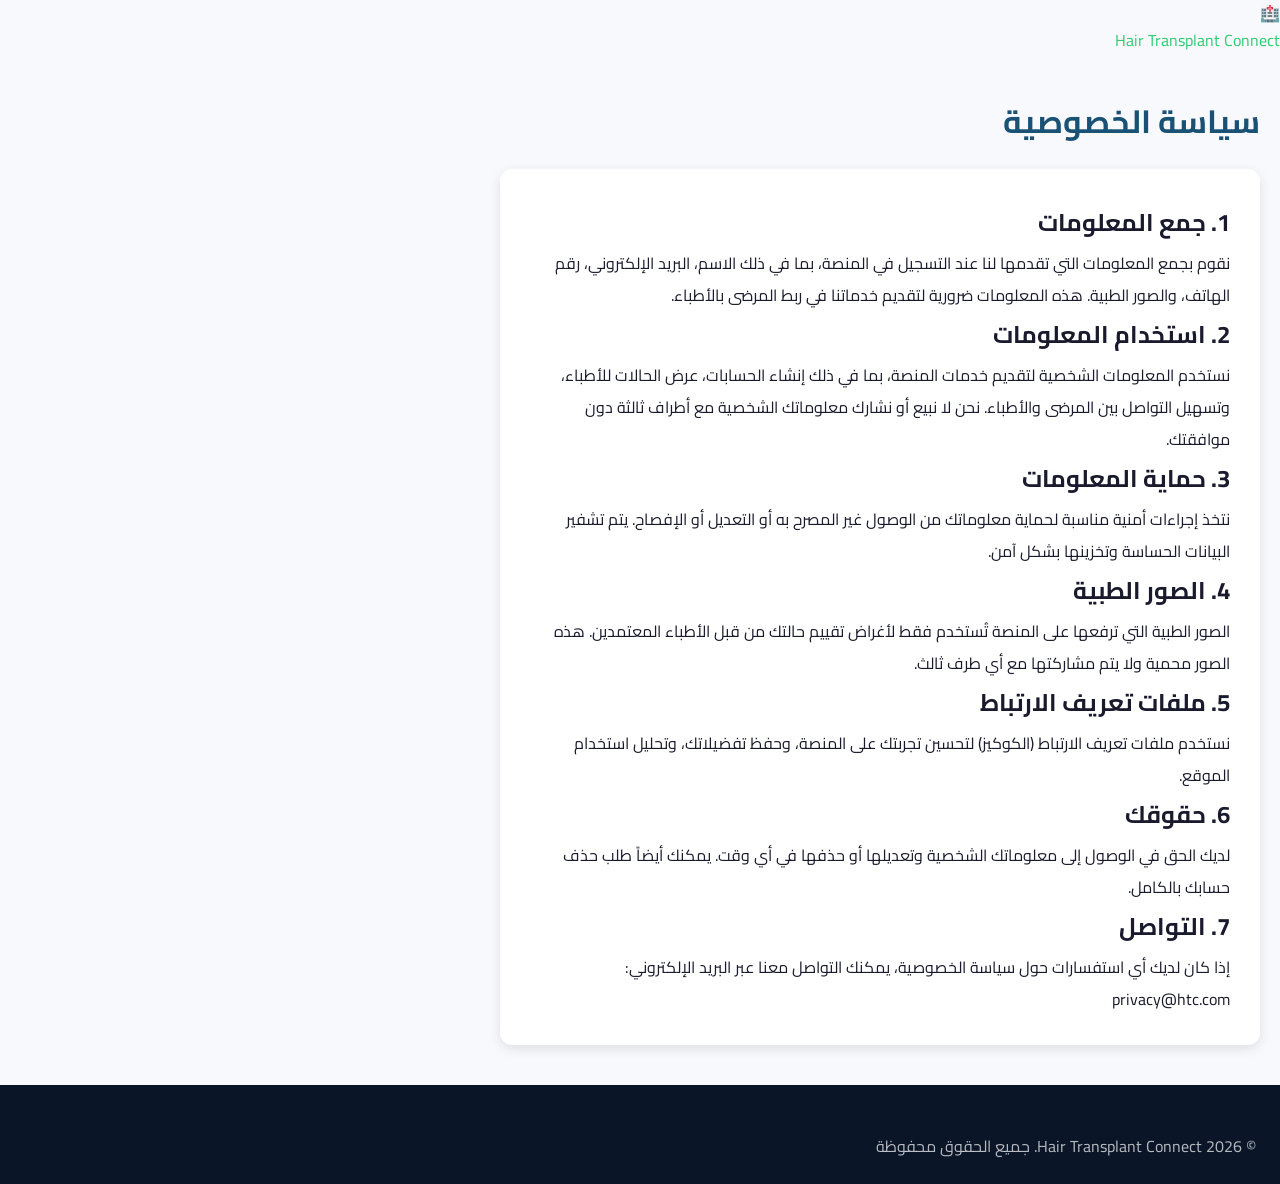
==== privacy.html @ a5e321b8 "Initial commit: Hair Transplant Connect PWA Complete interactive demo PWA with: - Arabic (RTL) / Eng" ====
<!DOCTYPE html>
<html lang="ar" dir="rtl">
<head>
  <meta charset="UTF-8">
  <meta name="viewport" content="width=device-width, initial-scale=1.0">
  <title>سياسة الخصوصية | Hair Transplant Connect</title>
  <link rel="stylesheet" href="https://fonts.googleapis.com/css2?family=Cairo:wght@300;400;600;700&display=swap">
  <link rel="stylesheet" href="css/style.css">
</head>
<body>
  <header class="header">
    <div class="header-inner">
      <a href="index.html" class="logo">
        <div class="logo-icon">🏥</div>
        <span>Hair Transplant Connect</span>
      </a>
    </div>
  </header>
  <div class="container" style="padding:40px 20px;max-width:800px">
    <h1 style="color:#1a5276;margin-bottom:20px">سياسة الخصوصية</h1>
    <div style="background:white;padding:30px;border-radius:12px;box-shadow:0 4px 12px rgba(0,0,0,0.1);line-height:2">
      <h2>1. جمع المعلومات</h2>
      <p>نقوم بجمع المعلومات التي تقدمها لنا عند التسجيل في المنصة، بما في ذلك الاسم، البريد الإلكتروني، رقم الهاتف، والصور الطبية. هذه المعلومات ضرورية لتقديم خدماتنا في ربط المرضى بالأطباء.</p>
      
      <h2>2. استخدام المعلومات</h2>
      <p>نستخدم المعلومات الشخصية لتقديم خدمات المنصة، بما في ذلك إنشاء الحسابات، عرض الحالات للأطباء، وتسهيل التواصل بين المرضى والأطباء. نحن لا نبيع أو نشارك معلوماتك الشخصية مع أطراف ثالثة دون موافقتك.</p>
      
      <h2>3. حماية المعلومات</h2>
      <p>نتخذ إجراءات أمنية مناسبة لحماية معلوماتك من الوصول غير المصرح به أو التعديل أو الإفصاح. يتم تشفير البيانات الحساسة وتخزينها بشكل آمن.</p>
      
      <h2>4. الصور الطبية</h2>
      <p>الصور الطبية التي ترفعها على المنصة تُستخدم فقط لأغراض تقييم حالتك من قبل الأطباء المعتمدين. هذه الصور محمية ولا يتم مشاركتها مع أي طرف ثالث.</p>
      
      <h2>5. ملفات تعريف الارتباط</h2>
      <p>نستخدم ملفات تعريف الارتباط (الكوكيز) لتحسين تجربتك على المنصة، وحفظ تفضيلاتك، وتحليل استخدام الموقع.</p>
      
      <h2>6. حقوقك</h2>
      <p>لديك الحق في الوصول إلى معلوماتك الشخصية وتعديلها أو حذفها في أي وقت. يمكنك أيضاً طلب حذف حسابك بالكامل.</p>
      
      <h2>7. التواصل</h2>
      <p>إذا كان لديك أي استفسارات حول سياسة الخصوصية، يمكنك التواصل معنا عبر البريد الإلكتروني: privacy@htc.com</p>
    </div>
  </div>
  <footer class="footer">
    <div class="footer-content">
      <p>© 2026 Hair Transplant Connect. جميع الحقوق محفوظة</p>
    </div>
  </footer>
</body>
</html>
---- css/style.css ----
/* ═══════════════════════════════════════════════════
   HAIR TRANSPLANT CONNECT — Master Stylesheet
   ═══════════════════════════════════════════════════ */

/* ── CSS Variables ── */
:root {
  --primary: #1a5276;
  --primary-light: #2980b9;
  --primary-dark: #0a1628;
  --accent: #2ecc71;
  --accent-dark: #27ae60;
  --accent-light: #a9dfbf;
  --bg: #f8f9fc;
  --bg-card: #ffffff;
  --bg-dark: #0a1628;
  --bg-darker: #060f1d;
  --text: #1a1a2e;
  --text-secondary: #6b7280;
  --text-light: #9ca3af;
  --text-inverse: #ffffff;
  --border: #e5e7eb;
  --border-light: #f0f0f0;
  --shadow-sm: 0 1px 3px rgba(0,0,0,0.06);
  --shadow-md: 0 4px 14px rgba(0,0,0,0.08);
  --shadow-lg: 0 10px 40px rgba(0,0,0,0.12);
  --shadow-xl: 0 20px 60px rgba(0,0,0,0.15);
  --radius-sm: 8px;
  --radius-md: 12px;
  --radius-lg: 16px;
  --radius-xl: 24px;
  --radius-full: 999px;
  --font-ar: 'Cairo', sans-serif;
  --font-en: 'Inter', sans-serif;
  --transition: 0.3s cubic-bezier(0.4, 0, 0.2, 1);
  --gradient-primary: linear-gradient(135deg, #1a5276, #2980b9);
  --gradient-accent: linear-gradient(135deg, #2ecc71, #27ae60);
  --gradient-hero: linear-gradient(135deg, #0a1628 0%, #1a5276 50%, #2980b9 100%);
  --gradient-mint: linear-gradient(135deg, #2ecc71, #3498db);
}

/* ── Reset ── */
*, *::before, *::after { box-sizing: border-box; margin: 0; padding: 0; }

html { scroll-behavior: smooth; }

body {
  font-family: var(--font-ar);
  background: var(--bg);
  color: var(--text);
  line-height: 1.7;
  overflow-x: hidden;
  -webkit-font-smoothing: antialiased;
}

[dir="ltr"] body { font-family: var(--font-en); }

a { color: var(--primary-light); text-decoration: none; transition: var(--transition); }
a:hover { color: var(--accent); }

img { max-width: 100%; display: block; }

/* ── Scrollbar ── */
::-webkit-scrollbar { width: 6px; }
::-webkit-scrollbar-track { background: var(--bg); }
::-webkit-scrollbar-thumb { background: var(--border); border-radius: 10px; }
::-webkit-scrollbar-thumb:hover { background: var(--text-light); }

/* ═══════════ BUTTONS ═══════════ */
.btn {
  display: inline-flex; align-items: center; gap: 8px;
  padding: 10px 24px; border-radius: var(--radius-sm);
  font-family: inherit; font-weight: 600; font-size: 0.95rem;
  border: 2px solid transparent; cursor: pointer;
  transition: all var(--transition); white-space: nowrap;
}
.btn-sm { padding: 6px 16px; font-size: 0.85rem; }
.btn-lg { padding: 14px 32px; font-size: 1.05rem; border-radius: var(--radius-md); }
.btn-full { width: 100%; justify-content: center; }
.btn-primary {
  background: var(--gradient-primary); color: white;
  border-color: transparent; box-shadow: 0 4px 15px rgba(26,82,118,0.3);
}
.btn-primary:hover {
  transform: translateY(-2px); box-shadow: 0 6px 20px rgba(26,82,118,0.4);
  color: white;
}
.btn-accent {
  background: var(--gradient-accent); color: white; border-color: transparent;
  box-shadow: 0 4px 15px rgba(46,204,113,0.3);
}
.btn-accent:hover { transform: translateY(-2px); color: white; }
.btn-outline {
  background: transparent; color: var(--primary); border-color: var(--primary);
}
.btn-outline:hover {
  background: var(--primary); color: white; transform: translateY(-2px);
}
.btn-ghost {
  background: transparent; color: var(--text-secondary); border-color: var(--border);
}
.btn-ghost:hover { border-color: var(--primary); color: var(--primary); }
.btn-danger { background: #e74c3c; color: white; border-color: transparent; }
.btn-danger:hover { background: #c0392b; }
.pulse-btn { animation: pulse 2s infinite; }
@keyframes pulse {
  0%, 100% { box-shadow: 0 0 0 0 rgba(26,82,118,0.4); }
  50% { box-shadow: 0 0 0 12px rgba(26,82,118,0); }
}

/* ═══════════ FORMS ═══════════ */
.form-group { margin-bottom: 18px; position: relative; }
.form-group label {
  display: block; margin-bottom: 6px; font-weight: 600;
  font-size: 0.9rem; color: var(--text);
}
.form-group input,
.form-group select,
.form-group textarea {
  width: 100%; padding: 12px 16px; border: 2px solid var(--border);
  border-radius: var(--radius-sm); font-family: inherit; font-size: 0.95rem;
  transition: var(--transition); background: var(--bg-card);
  color: var(--text);
}
.form-group input:focus,
.form-group select:focus,
.form-group textarea:focus {
  outline: none; border-color: var(--primary-light);
  box-shadow: 0 0 0 3px rgba(41,128,185,0.15);
}
.form-row { display: grid; grid-template-columns: 1fr 1fr; gap: 16px; }
@media (max-width: 600px) { .form-row { grid-template-columns: 1fr; } }

.input-icon {
  position: absolute; top: 38px; left: 14px;
  color: var(--text-light); font-size: 0.9rem;
}
[dir="ltr"] .input-icon { left: auto; right: 14px; }
.toggle-pass {
  position: absolute; top: 38px; left: 42px;
  background: none; border: none; color: var(--text-light);
  cursor: pointer; font-size: 0.9rem;
}
[dir="ltr"] .toggle-pass { left: auto; right: 42px; }

.checkbox-label {
  display: flex; align-items: flex-start; gap: 10px;
  margin-bottom: 16px; font-size: 0.9rem; cursor: pointer;
}
.checkbox-label input[type="checkbox"] {
  width: 18px; height: 18px; margin-top: 3px; accent-color: var(--primary);
  flex-shrink: 0;
}

.input-with-unit { display: flex; gap: 8px; }
.input-with-unit input { flex: 1; }
.input-with-unit select { width: 80px; }

/* ═══════════ NAVIGATION ═══════════ */
.navbar {
  position: fixed; top: 0; left: 0; right: 0; z-index: 1000;
  background: rgba(10,22,40,0.95); backdrop-filter: blur(20px);
  border-bottom: 1px solid rgba(255,255,255,0.08);
  padding: 0 24px; height: 64px;
  transition: var(--transition);
}
.nav-container {
  max-width: 1200px; margin: 0 auto;
  display: flex; align-items: center; justify-content: space-between;
  height: 100%;
}
.nav-brand {
  display: flex; align-items: center; gap: 10px;
  color: white; font-weight: 700; font-size: 1.1rem;
}
.nav-brand:hover { color: white; }
.brand-icon { display: flex; }
.brand-text {
  background: var(--gradient-mint); -webkit-background-clip: text;
  -webkit-text-fill-color: transparent; font-weight: 900; font-size: 1.3rem;
}
.nav-links { display: flex; gap: 4px; }
.nav-link {
  color: rgba(255,255,255,0.7); padding: 8px 16px;
  border-radius: var(--radius-sm); font-size: 0.9rem;
  display: flex; align-items: center; gap: 6px;
  transition: var(--transition);
}
.nav-link:hover, .nav-link.active { color: white; background: rgba(255,255,255,0.1); }
.nav-actions { display: flex; align-items: center; gap: 12px; }
.lang-toggle {
  background: rgba(255,255,255,0.1); border: 1px solid rgba(255,255,255,0.2);
  color: white; padding: 4px 12px; border-radius: var(--radius-full);
  cursor: pointer; font-weight: 600; font-size: 0.8rem;
  transition: var(--transition);
}
.lang-toggle:hover { background: rgba(255,255,255,0.2); }

.notification-bell {
  position: relative; color: rgba(255,255,255,0.8);
  cursor: pointer; font-size: 1.1rem; padding: 6px;
}
.notif-badge {
  position: absolute; top: -2px; right: -2px;
  background: #e74c3c; color: white; font-size: 0.65rem;
  width: 18px; height: 18px; border-radius: 50%;
  display: flex; align-items: center; justify-content: center;
  font-weight: 700;
}

.user-menu { position: relative; }
.user-avatar-btn {
  background: none; border: none; cursor: pointer; padding: 0;
}
.avatar-circle {
  width: 36px; height: 36px; border-radius: 50%;
  background: var(--gradient-accent); color: white;
  display: flex; align-items: center; justify-content: center;
  font-size: 0.9rem; font-weight: 700;
}
.dropdown-menu {
  position: absolute; top: 48px; left: 0;
  background: var(--bg-card); border-radius: var(--radius-md);
  box-shadow: var(--shadow-lg); border: 1px solid var(--border);
  min-width: 200px; display: none; overflow: hidden;
}
.dropdown-menu.show { display: block; animation: fadeInDown 0.2s ease; }
.dropdown-menu a {
  display: flex; align-items: center; gap: 10px;
  padding: 12px 16px; color: var(--text);
  font-size: 0.9rem; cursor: pointer;
}
.dropdown-menu a:hover { background: var(--bg); color: var(--primary); }
.dropdown-menu a.danger { color: #e74c3c; }
.dropdown-menu hr { border: none; border-top: 1px solid var(--border); margin: 0; }

.mobile-menu-btn {
  display: none; background: none; border: none;
  color: white; font-size: 1.3rem; cursor: pointer;
}
@media (max-width: 768px) {
  .nav-links { display: none; }
  .mobile-menu-btn { display: block; }
  .nav-links.open {
    display: flex; flex-direction: column;
    position: absolute; top: 64px; left: 0; right: 0;
    background: rgba(10,22,40,0.98); padding: 16px;
    border-bottom: 1px solid rgba(255,255,255,0.1);
  }
}

/* ═══════════ PAGES ═══════════ */
.page { display: none; min-height: 100vh; padding-top: 64px; }
.page.active { display: block; animation: fadeIn 0.4s ease; }

@keyframes fadeIn { from { opacity: 0; } to { opacity: 1; } }
@keyframes fadeInDown { from { opacity: 0; transform: translateY(-10px); } to { opacity: 1; transform: translateY(0); } }
@keyframes fadeInUp { from { opacity: 0; transform: translateY(20px); } to { opacity: 1; transform: translateY(0); } }
@keyframes slideUp { from { opacity: 0; transform: translateY(40px); } to { opacity: 1; transform: translateY(0); } }
@keyframes popIn { from { opacity: 0; transform: scale(0.9); } to { opacity: 1; transform: scale(1); } }
@keyframes float { 0%, 100% { transform: translateY(0); } 50% { transform: translateY(-10px); } }

.animate-pop { animation: popIn 0.5s ease; }
.animate-slide-up { animation: slideUp 0.6s ease forwards; opacity: 0; }
.animate-fade { animation: fadeIn 1s ease forwards; opacity: 0; }
.animate-float { animation: float 4s ease-in-out infinite; }
.delay-1 { animation-delay: 0.15s; }
.delay-2 { animation-delay: 0.3s; }
.delay-3 { animation-delay: 0.5s; }

/* ═══════════ HERO ═══════════ */
.hero {
  position: relative; min-height: 90vh;
  display: flex; align-items: center; justify-content: center;
  padding: 80px 24px 60px; overflow: hidden;
}
.hero-bg {
  position: absolute; inset: 0;
  background: var(--gradient-hero);
}
.hero-gradient {
  position: absolute; inset: 0;
  background: radial-gradient(circle at 30% 50%, rgba(46,204,113,0.08) 0%, transparent 50%),
              radial-gradient(circle at 70% 30%, rgba(52,152,219,0.1) 0%, transparent 50%);
}
.hero-particles {
  position: absolute; inset: 0; overflow: hidden;
}
.hero-particles::before,
.hero-particles::after {
  content: ''; position: absolute; border-radius: 50%;
  background: rgba(46,204,113,0.08); animation: float 6s ease-in-out infinite;
}
.hero-particles::before { width: 300px; height: 300px; top: 10%; left: 5%; }
.hero-particles::after { width: 200px; height: 200px; bottom: 10%; right: 10%; animation-delay: 3s; }

.hero-content {
  position: relative; z-index: 2;
  max-width: 600px; text-align: center;
}
.hero-badge {
  display: inline-flex; align-items: center; gap: 8px;
  background: rgba(46,204,113,0.15); border: 1px solid rgba(46,204,113,0.3);
  color: var(--accent); padding: 8px 20px;
  border-radius: var(--radius-full); font-size: 0.85rem; font-weight: 600;
  margin-bottom: 24px;
}
.hero-title {
  font-size: 3.2rem; font-weight: 900; color: white;
  line-height: 1.2; margin-bottom: 20px;
}
.gradient-text {
  background: var(--gradient-mint); -webkit-background-clip: text;
  -webkit-text-fill-color: transparent;
}
.hero-subtitle {
  font-size: 1.15rem; color: rgba(255,255,255,0.75);
  line-height: 1.8; margin-bottom: 36px;
}
.hero-ctas { display: flex; gap: 16px; justify-content: center; flex-wrap: wrap; margin-bottom: 40px; }
.hero-stats { display: flex; gap: 20px; justify-content: center; flex-wrap: wrap; }
.stat-pill {
  background: rgba(255,255,255,0.08); border: 1px solid rgba(255,255,255,0.12);
  color: rgba(255,255,255,0.9); padding: 8px 20px;
  border-radius: var(--radius-full); font-size: 0.9rem;
}
.stat-pill strong { color: var(--accent); }

/* Hero Visual */
.hero-visual {
  position: absolute; right: 5%; top: 50%; transform: translateY(-50%);
  z-index: 2; display: none;
}
@media (min-width: 1100px) { .hero-visual { display: block; } }
.hero-card-stack { position: relative; width: 280px; height: 320px; }
.hero-card {
  position: absolute; background: rgba(255,255,255,0.08);
  backdrop-filter: blur(10px); border: 1px solid rgba(255,255,255,0.15);
  border-radius: var(--radius-md); padding: 16px;
  display: flex; align-items: center; gap: 12px;
  width: 260px; transition: var(--transition);
}
.hero-card:hover { transform: translateY(-5px); background: rgba(255,255,255,0.12); }
.card-1 { top: 0; left: 0; }
.card-2 { top: 90px; left: 20px; }
.card-3 { top: 180px; left: 0; }
.hc-avatar {
  width: 40px; height: 40px; border-radius: 50%;
  background: var(--gradient-primary); color: white;
  display: flex; align-items: center; justify-content: center;
  flex-shrink: 0;
}
.hc-avatar.doctor { background: var(--gradient-accent); }
.hc-info { flex: 1; }
.hc-name { color: white; font-weight: 600; font-size: 0.9rem; }
.hc-grade { color: rgba(255,255,255,0.6); font-size: 0.8rem; }
.hc-status {
  padding: 4px 10px; border-radius: var(--radius-full);
  font-size: 0.7rem; font-weight: 700;
}
.hc-status.open { background: rgba(46,204,113,0.2); color: #2ecc71; }
.hc-status.progress { background: rgba(241,196,15,0.2); color: #f1c40f; }
.hc-offer {
  padding: 4px 10px; border-radius: var(--radius-full);
  font-size: 0.75rem; font-weight: 700;
  background: rgba(52,152,219,0.2); color: #3498db;
}

/* ═══════════ SECTIONS ═══════════ */
.section { padding: 80px 24px; max-width: 1200px; margin: 0 auto; }
.section-dark { background: var(--bg-dark); max-width: 100%; padding: 80px 24px; }
.section-dark .section-header { max-width: 1200px; margin: 0 auto 48px; }
.section-dark .features-grid { max-width: 1200px; margin: 0 auto; }
.section-gradient { background: linear-gradient(135deg, #f0f9ff 0%, #e8f8f5 100%); max-width: 100%; }
.section-gradient > * { max-width: 1200px; margin-left: auto; margin-right: auto; }

.section-header { text-align: center; margin-bottom: 48px; }
.section-header.light .section-title { color: white; }
.section-header.light .section-badge { background: rgba(46,204,113,0.15); color: var(--accent); }
.section-badge {
  display: inline-block; background: rgba(26,82,118,0.08);
  color: var(--primary); padding: 6px 18px;
  border-radius: var(--radius-full); font-size: 0.85rem;
  font-weight: 600; margin-bottom: 12px;
}
.section-title { font-size: 2.2rem; font-weight: 900; margin-bottom: 12px; }
.section-sub { color: var(--text-secondary); font-size: 1.05rem; }
.section-cta { text-align: center; margin-top: 40px; }

/* Steps */
.steps-grid {
  display: flex; align-items: center; justify-content: center;
  gap: 0; flex-wrap: wrap;
}
.step-card {
  background: var(--bg-card); border: 1px solid var(--border);
  border-radius: var(--radius-lg); padding: 36px 28px;
  text-align: center; width: 280px; position: relative;
  transition: var(--transition);
}
.step-card:hover { transform: translateY(-8px); box-shadow: var(--shadow-lg); border-color: var(--accent); }
.step-number {
  position: absolute; top: -16px; right: 20px;
  background: var(--gradient-accent); color: white;
  width: 36px; height: 36px; border-radius: 50%;
  display: flex; align-items: center; justify-content: center;
  font-weight: 800; font-size: 0.8rem;
}
.step-icon {
  width: 64px; height: 64px; border-radius: var(--radius-md);
  background: linear-gradient(135deg, rgba(26,82,118,0.08), rgba(46,204,113,0.08));
  display: flex; align-items: center; justify-content: center;
  margin: 0 auto 16px; font-size: 1.5rem; color: var(--primary);
}
.step-card h3 { font-size: 1.15rem; margin-bottom: 8px; }
.step-card p { color: var(--text-secondary); font-size: 0.9rem; }
.step-connector {
  color: var(--text-light); font-size: 1.5rem;
  padding: 0 16px; opacity: 0.5;
}
@media (max-width: 900px) {
  .step-connector { display: none; }
  .step-card { width: 100%; max-width: 340px; margin-bottom: 24px; }
}

/* Features */
.features-grid { display: grid; grid-template-columns: repeat(auto-fit, minmax(300px, 1fr)); gap: 24px; }
.feature-card {
  background: rgba(255,255,255,0.04); border: 1px solid rgba(255,255,255,0.08);
  border-radius: var(--radius-lg); padding: 32px;
  transition: var(--transition);
}
.feature-card:hover { background: rgba(255,255,255,0.08); transform: translateY(-4px); }
.feature-icon {
  width: 52px; height: 52px; border-radius: var(--radius-md);
  display: flex; align-items: center; justify-content: center;
  font-size: 1.3rem; margin-bottom: 16px;
}
.feature-icon.blue { background: rgba(52,152,219,0.15); color: #3498db; }
.feature-icon.green { background: rgba(46,204,113,0.15); color: #2ecc71; }
.feature-icon.purple { background: rgba(155,89,182,0.15); color: #9b59b6; }
.feature-icon.orange { background: rgba(243,156,18,0.15); color: #f39c12; }
.feature-icon.teal { background: rgba(26,188,156,0.15); color: #1abc9c; }
.feature-icon.red { background: rgba(231,76,60,0.15); color: #e74c3c; }
.feature-card h3 { color: white; font-size: 1.1rem; margin-bottom: 8px; }
.feature-card p { color: rgba(255,255,255,0.6); font-size: 0.9rem; line-height: 1.7; }

/* Testimonials */
.testimonials-grid { display: grid; grid-template-columns: repeat(auto-fit, minmax(300px, 1fr)); gap: 24px; }
.testimonial-card {
  background: var(--bg-card); border: 1px solid var(--border);
  border-radius: var(--radius-lg); padding: 28px;
  transition: var(--transition);
}
.testimonial-card:hover { transform: translateY(-4px); box-shadow: var(--shadow-md); }
.test-stars { margin-bottom: 12px; font-size: 0.9rem; }
.testimonial-card p { color: var(--text-secondary); font-size: 0.95rem; line-height: 1.8; margin-bottom: 16px; }
.test-author { display: flex; align-items: center; gap: 12px; }
.test-avatar {
  width: 44px; height: 44px; border-radius: 50%;
  background: var(--gradient-primary); color: white;
  display: flex; align-items: center; justify-content: center;
  font-weight: 700; font-size: 1.1rem; flex-shrink: 0;
}
.test-author strong { font-size: 0.95rem; }
.test-author small { color: var(--text-light); }

/* CTA Section */
.cta-section { text-align: center; }
.cta-card {
  background: var(--gradient-hero); border-radius: var(--radius-xl);
  padding: 60px 40px; color: white;
}
.cta-card h2 { font-size: 2rem; margin-bottom: 12px; }
.cta-card p { color: rgba(255,255,255,0.8); margin-bottom: 28px; font-size: 1.05rem; }
.cta-buttons { display: flex; gap: 16px; justify-content: center; flex-wrap: wrap; }

/* ═══════════ AD PLACEHOLDER ═══════════ */
.ad-placeholder {
  background: linear-gradient(135deg, #f8f9fa, #e9ecef);
  border: 2px dashed #d1d5db; border-radius: var(--radius-md);
  padding: 24px; text-align: center; margin: 24px 0;
  position: relative;
}
.ad-label {
  position: absolute; top: 8px; right: 12px;
  background: #6b7280; color: white;
  padding: 2px 10px; border-radius: var(--radius-full);
  font-size: 0.7rem; font-weight: 600;
}
.ad-content {
  color: var(--text-light); display: flex;
  flex-direction: column; align-items: center; gap: 6px;
  font-size: 0.9rem;
}
.ad-content i { font-size: 1.5rem; opacity: 0.4; }
.ad-content small { font-size: 0.75rem; opacity: 0.5; }
.ad-sidebar { min-height: 250px; }
.footer-ad { margin: 24px 0; }

/* ═══════════ AUTH PAGES ═══════════ */
.auth-page {
  min-height: calc(100vh - 64px);
  display: flex; align-items: center; justify-content: center;
  padding: 40px 24px;
  background: linear-gradient(135deg, #f0f4f8 0%, #e8f0fe 100%);
}
.auth-card {
  background: var(--bg-card); border-radius: var(--radius-xl);
  box-shadow: var(--shadow-lg); padding: 40px;
  width: 100%; max-width: 440px;
  border: 1px solid var(--border-light);
}
.auth-card-wide { max-width: 640px; }
.auth-header { text-align: center; margin-bottom: 28px; }
.auth-header h2 { font-size: 1.6rem; margin-bottom: 6px; }
.auth-header p { color: var(--text-secondary); }

/* Login type selector */
.login-type-selector { display: flex; gap: 8px; margin-bottom: 24px; }
.login-type {
  flex: 1; padding: 12px; border: 2px solid var(--border);
  border-radius: var(--radius-md); background: none;
  cursor: pointer; font-family: inherit; font-weight: 600;
  font-size: 0.9rem; transition: var(--transition);
  display: flex; flex-direction: column; align-items: center; gap: 6px;
  color: var(--text-secondary);
}
.login-type i { font-size: 1.3rem; }
.login-type.active { border-color: var(--primary); color: var(--primary); background: rgba(26,82,118,0.05); }
.login-type:hover { border-color: var(--primary-light); }

/* Register options */
.register-options { display: grid; grid-template-columns: 1fr 1fr; gap: 20px; }
@media (max-width: 500px) { .register-options { grid-template-columns: 1fr; } }
.register-option {
  display: block; border: 2px solid var(--border);
  border-radius: var(--radius-lg); padding: 32px 24px;
  text-align: center; transition: var(--transition);
  color: var(--text); position: relative; overflow: hidden;
}
.register-option:hover { border-color: var(--primary); transform: translateY(-4px); box-shadow: var(--shadow-md); }
.register-option.patient:hover { border-color: var(--primary-light); }
.register-option.doctor:hover { border-color: var(--accent); }
.ro-icon { font-size: 2.5rem; margin-bottom: 16px; color: var(--primary); }
.register-option.doctor .ro-icon { color: var(--accent); }
.register-option h3 { font-size: 1.1rem; margin-bottom: 8px; }
.register-option p { color: var(--text-secondary); font-size: 0.85rem; margin-bottom: 12px; }
.ro-badge {
  display: inline-block; background: var(--accent);
  color: white; padding: 4px 14px; border-radius: var(--radius-full);
  font-size: 0.75rem; font-weight: 700;
}
.auth-footer { text-align: center; margin-top: 20px; font-size: 0.9rem; color: var(--text-secondary); }

/* Norwood selector */
.norwood-selector { display: flex; gap: 8px; flex-wrap: wrap; }
.nw-btn {
  width: 44px; height: 44px; border-radius: 50%;
  border: 2px solid var(--border); background: none;
  cursor: pointer; font-weight: 700; font-family: inherit;
  transition: var(--transition); font-size: 0.95rem;
}
.nw-btn.active { background: var(--gradient-primary); color: white; border-color: transparent; }
.nw-btn:hover { border-color: var(--primary); }
.norwood-desc { margin-top: 8px; font-size: 0.85rem; color: var(--text-secondary); min-height: 20px; }

/* ═══════════ DASHBOARD ═══════════ */
.dashboard { max-width: 1200px; margin: 0 auto; padding: 32px 24px; }
.dash-header {
  display: flex; align-items: center; justify-content: space-between;
  margin-bottom: 28px; flex-wrap: wrap; gap: 16px;
}
.dash-welcome h2 { font-size: 1.6rem; }
.dash-welcome p { color: var(--text-secondary); }

.dash-stats {
  display: grid; grid-template-columns: repeat(auto-fit, minmax(200px, 1fr));
  gap: 16px; margin-bottom: 32px;
}
.dash-stat-card {
  background: var(--bg-card); border: 1px solid var(--border);
  border-radius: var(--radius-md); padding: 20px;
  display: flex; align-items: center; gap: 16px;
  transition: var(--transition);
}
.dash-stat-card:hover { transform: translateY(-2px); box-shadow: var(--shadow-sm); }
.dsc-icon {
  width: 48px; height: 48px; border-radius: var(--radius-sm);
  display: flex; align-items: center; justify-content: center;
  font-size: 1.2rem; flex-shrink: 0;
}
.dsc-icon.blue { background: rgba(52,152,219,0.1); color: #3498db; }
.dsc-icon.green { background: rgba(46,204,113,0.1); color: #2ecc71; }
.dsc-icon.orange { background: rgba(243,156,18,0.1); color: #f39c12; }
.dsc-icon.purple { background: rgba(155,89,182,0.1); color: #9b59b6; }
.dsc-icon.red { background: rgba(231,76,60,0.1); color: #e74c3c; }
.dsc-icon.teal { background: rgba(26,188,156,0.1); color: #1abc9c; }
.dsc-num { display: block; font-size: 1.5rem; font-weight: 800; }
.dsc-label { color: var(--text-secondary); font-size: 0.85rem; }

.dash-content { display: grid; grid-template-columns: 1fr 300px; gap: 24px; }
@media (max-width: 900px) { .dash-content { grid-template-columns: 1fr; } }
.dash-section-header { margin-bottom: 16px; }
.dash-section-header h3 { font-size: 1.1rem; }

/* Sidebar */
.sidebar-card {
  background: var(--bg-card); border: 1px solid var(--border);
  border-radius: var(--radius-md); padding: 20px; margin-top: 16px;
}
.sidebar-card h4 { margin-bottom: 8px; font-size: 0.95rem; display: flex; align-items: center; gap: 8px; }
.sidebar-card h4 i { color: #f39c12; }
.sidebar-card p { color: var(--text-secondary); font-size: 0.85rem; line-height: 1.7; }

/* ═══════════ CASES LIST ═══════════ */
.cases-list { display: flex; flex-direction: column; gap: 12px; }
.case-card {
  background: var(--bg-card); border: 1px solid var(--border);
  border-radius: var(--radius-md); padding: 20px;
  display: flex; align-items: center; gap: 16px;
  cursor: pointer; transition: var(--transition);
}
.case-card:hover { border-color: var(--primary-light); box-shadow: var(--shadow-sm); transform: translateX(-4px); }
.case-thumb {
  width: 64px; height: 64px; border-radius: var(--radius-sm);
  background: linear-gradient(135deg, #e8f0fe, #d4efdf);
  display: flex; align-items: center; justify-content: center;
  font-size: 1.5rem; color: var(--primary); flex-shrink: 0;
}
.case-info { flex: 1; }
.case-title { font-weight: 700; margin-bottom: 4px; }
.case-meta { display: flex; gap: 12px; flex-wrap: wrap; }
.case-meta span { color: var(--text-secondary); font-size: 0.85rem; display: flex; align-items: center; gap: 4px; }
.case-badge {
  padding: 4px 12px; border-radius: var(--radius-full);
  font-size: 0.75rem; font-weight: 700;
}
.case-badge.open { background: rgba(46,204,113,0.1); color: #27ae60; }
.case-badge.progress { background: rgba(241,196,15,0.1); color: #f39c12; }
.case-badge.closed { background: rgba(149,165,166,0.1); color: #7f8c8d; }

/* Cases Grid */
.cases-grid { display: grid; grid-template-columns: repeat(auto-fill, minmax(340px, 1fr)); gap: 20px; }

/* ═══════════ UPLOAD GRID ═══════════ */
.upload-progress { margin-bottom: 24px; }
.progress-bar {
  height: 8px; background: var(--border); border-radius: var(--radius-full);
  overflow: hidden; margin-bottom: 8px;
}
.progress-fill {
  height: 100%; background: var(--gradient-accent);
  border-radius: var(--radius-full); transition: width 0.5s ease;
}
.upload-progress span { font-size: 0.9rem; color: var(--text-secondary); }

.upload-grid { display: grid; grid-template-columns: repeat(auto-fill, minmax(280px, 1fr)); gap: 16px; margin-bottom: 24px; }
.upload-slot {
  background: var(--bg-card); border: 2px dashed var(--border);
  border-radius: var(--radius-md); padding: 24px;
  text-align: center; cursor: pointer;
  transition: var(--transition); position: relative;
  min-height: 180px; display: flex; flex-direction: column;
  align-items: center; justify-content: center;
}
.upload-slot:hover { border-color: var(--primary-light); background: rgba(26,82,118,0.02); }
.upload-slot.filled { border-style: solid; border-color: var(--accent); background: rgba(46,204,113,0.03); }
.upload-slot .slot-number {
  position: absolute; top: 10px; right: 12px;
  background: var(--primary); color: white;
  width: 28px; height: 28px; border-radius: 50%;
  display: flex; align-items: center; justify-content: center;
  font-weight: 700; font-size: 0.75rem;
}
.upload-slot .slot-icon { font-size: 2rem; color: var(--text-light); margin-bottom: 8px; }
.upload-slot.filled .slot-icon { color: var(--accent); }
.upload-slot .slot-label { font-weight: 600; font-size: 0.9rem; margin-bottom: 4px; }
.upload-slot .slot-hint { color: var(--text-secondary); font-size: 0.8rem; }
.upload-slot input[type="file"] {
  position: absolute; inset: 0; opacity: 0; cursor: pointer;
}
.upload-slot .slot-preview {
  position: absolute; inset: 0; border-radius: var(--radius-md);
  overflow: hidden;
}
.upload-slot .slot-preview img {
  width: 100%; height: 100%; object-fit: cover;
}
.upload-slot .slot-check {
  position: absolute; top: 10px; left: 12px;
  color: var(--accent); font-size: 1.2rem;
}
.upload-actions { text-align: center; }

/* ═══════════ CASE DETAIL ═══════════ */
.case-detail { display: grid; grid-template-columns: 1fr 1fr; gap: 24px; }
@media (max-width: 800px) { .case-detail { grid-template-columns: 1fr; } }
.case-photos { display: grid; grid-template-columns: repeat(auto-fill, minmax(120px, 1fr)); gap: 8px; }
.case-photo {
  aspect-ratio: 1; border-radius: var(--radius-sm);
  background: linear-gradient(135deg, #e8f0fe, #d4efdf);
  display: flex; align-items: center; justify-content: center;
  font-size: 0.7rem; color: var(--text-secondary);
  overflow: hidden; position: relative;
}
.case-photo img { width: 100%; height: 100%; object-fit: cover; }
.case-photo .photo-label {
  position: absolute; bottom: 0; left: 0; right: 0;
  background: rgba(0,0,0,0.6); color: white;
  padding: 4px; font-size: 0.65rem; text-align: center;
}

/* Offers */
.offers-section { margin-top: 24px; }
.offers-section h3 { margin-bottom: 16px; display: flex; align-items: center; gap: 8px; }
.offer-card {
  background: var(--bg-card); border: 1px solid var(--border);
  border-radius: var(--radius-md); padding: 20px;
  margin-bottom: 12px; transition: var(--transition);
}
.offer-card:hover { border-color: var(--primary-light); }
.offer-header { display: flex; align-items: center; gap: 12px; margin-bottom: 12px; }
.offer-doctor-avatar {
  width: 44px; height: 44px; border-radius: 50%;
  background: var(--gradient-accent); color: white;
  display: flex; align-items: center; justify-content: center;
  font-weight: 700;
}
.offer-doctor-info { flex: 1; }
.offer-doctor-info strong { display: block; }
.offer-doctor-info small { color: var(--text-secondary); }
.offer-price { font-size: 1.3rem; font-weight: 800; color: var(--primary); }
.offer-details { display: flex; gap: 20px; flex-wrap: wrap; margin-bottom: 12px; }
.offer-detail-item { font-size: 0.85rem; color: var(--text-secondary); }
.offer-detail-item i { color: var(--accent); margin-left: 4px; }
.offer-note {
  background: var(--bg); border-radius: var(--radius-sm);
  padding: 12px; font-size: 0.9rem; color: var(--text-secondary);
  margin-bottom: 12px; border-right: 3px solid var(--primary);
}
.offer-actions { display: flex; gap: 8px; }

/* ═══════════ FILTER BAR ═══════════ */
.filter-bar {
  display: flex; gap: 12px; margin-bottom: 24px; flex-wrap: wrap;
}
.filter-bar select {
  padding: 10px 16px; border: 2px solid var(--border);
  border-radius: var(--radius-sm); font-family: inherit;
  font-size: 0.9rem; background: var(--bg-card);
  cursor: pointer; min-width: 150px;
}

/* ═══════════ DOCTORS ═══════════ */
.doctors-carousel {
  display: flex; gap: 20px; overflow-x: auto;
  padding-bottom: 16px; scroll-snap-type: x mandatory;
}
.doctors-grid {
  display: grid; grid-template-columns: repeat(auto-fill, minmax(300px, 1fr));
  gap: 20px;
}
.doctor-card {
  background: var(--bg-card); border: 1px solid var(--border);
  border-radius: var(--radius-lg); padding: 24px;
  transition: var(--transition); scroll-snap-align: start;
  min-width: 280px;
}
.doctor-card:hover { transform: translateY(-6px); box-shadow: var(--shadow-md); }
.dc-header { display: flex; align-items: center; gap: 14px; margin-bottom: 16px; }
.dc-avatar {
  width: 56px; height: 56px; border-radius: 50%;
  background: var(--gradient-accent); color: white;
  display: flex; align-items: center; justify-content: center;
  font-size: 1.3rem; font-weight: 700; flex-shrink: 0;
}
.dc-name { font-weight: 700; font-size: 1.05rem; }
.dc-specialty { color: var(--text-secondary); font-size: 0.85rem; }
.dc-rating { display: flex; align-items: center; gap: 4px; margin-top: 4px; }
.dc-rating .stars { color: #f39c12; font-size: 0.85rem; }
.dc-rating .count { color: var(--text-light); font-size: 0.8rem; }
.dc-body { margin-bottom: 16px; }
.dc-location, .dc-exp { color: var(--text-secondary); font-size: 0.85rem; margin-bottom: 4px; display: flex; align-items: center; gap: 6px; }
.dc-location i, .dc-exp i { color: var(--primary-light); width: 16px; }
.dc-bio { color: var(--text-secondary); font-size: 0.85rem; line-height: 1.7; margin-top: 8px; }

/* ═══════════ ADMIN ═══════════ */
.admin-dash { }
.admin-stats { grid-template-columns: repeat(auto-fit, minmax(160px, 1fr)); }
.admin-tabs { display: flex; gap: 4px; margin-bottom: 24px; border-bottom: 2px solid var(--border); }
.admin-tab {
  padding: 12px 20px; border: none; background: none;
  cursor: pointer; font-family: inherit; font-weight: 600;
  font-size: 0.9rem; color: var(--text-secondary);
  border-bottom: 2px solid transparent; margin-bottom: -2px;
  transition: var(--transition); display: flex; align-items: center; gap: 8px;
}
.admin-tab.active { color: var(--primary); border-bottom-color: var(--primary); }
.admin-tab:hover { color: var(--primary); }
.admin-panel { display: none; }
.admin-panel.active { display: block; animation: fadeIn 0.3s ease; }
.admin-table-wrap { overflow-x: auto; }
.admin-table {
  width: 100%; border-collapse: collapse;
  background: var(--bg-card); border-radius: var(--radius-md);
  overflow: hidden; border: 1px solid var(--border);
}
.admin-table th {
  background: var(--bg); padding: 14px 16px;
  text-align: right; font-size: 0.85rem;
  font-weight: 700; color: var(--text-secondary);
  border-bottom: 2px solid var(--border);
}
.admin-table td {
  padding: 12px 16px; border-bottom: 1px solid var(--border-light);
  font-size: 0.9rem;
}
.admin-table tr:hover td { background: rgba(26,82,118,0.02); }
.status-active { color: #27ae60; font-weight: 600; }
.status-inactive { color: #e74c3c; font-weight: 600; }

/* ═══════════ MESSAGES ═══════════ */
.messages-layout { display: grid; grid-template-columns: 300px 1fr; gap: 16px; height: calc(100vh - 180px); }
@media (max-width: 768px) { .messages-layout { grid-template-columns: 1fr; } }
.conversations-list {
  background: var(--bg-card); border: 1px solid var(--border);
  border-radius: var(--radius-md); overflow-y: auto;
}
.conversation-item {
  display: flex; align-items: center; gap: 12px;
  padding: 14px 16px; cursor: pointer;
  border-bottom: 1px solid var(--border-light);
  transition: var(--transition);
}
.conversation-item:hover, .conversation-item.active { background: var(--bg); }
.conv-avatar {
  width: 40px; height: 40px; border-radius: 50%;
  background: var(--gradient-primary); color: white;
  display: flex; align-items: center; justify-content: center;
  font-weight: 700; flex-shrink: 0;
}
.conv-info { flex: 1; min-width: 0; }
.conv-name { font-weight: 600; font-size: 0.9rem; }
.conv-last { color: var(--text-secondary); font-size: 0.8rem; white-space: nowrap; overflow: hidden; text-overflow: ellipsis; }
.conv-time { font-size: 0.7rem; color: var(--text-light); }

.chat-area {
  background: var(--bg-card); border: 1px solid var(--border);
  border-radius: var(--radius-md); display: flex;
  flex-direction: column; overflow: hidden;
}
.chat-placeholder {
  flex: 1; display: flex; flex-direction: column;
  align-items: center; justify-content: center;
  color: var(--text-light); gap: 12px;
}
.chat-placeholder i { font-size: 3rem; opacity: 0.3; }

.chat-header {
  padding: 14px 20px; border-bottom: 1px solid var(--border);
  display: flex; align-items: center; gap: 12px;
  background: var(--bg);
}
.chat-messages {
  flex: 1; overflow-y: auto; padding: 16px;
  display: flex; flex-direction: column; gap: 8px;
}
.chat-msg {
  max-width: 75%; padding: 10px 16px;
  border-radius: var(--radius-md); font-size: 0.9rem;
  line-height: 1.6;
}
.chat-msg.sent {
  align-self: flex-start; background: var(--gradient-primary);
  color: white; border-bottom-left-radius: 4px;
}
.chat-msg.received {
  align-self: flex-end; background: var(--bg);
  border: 1px solid var(--border); border-bottom-right-radius: 4px;
}
.chat-msg .msg-time { font-size: 0.7rem; opacity: 0.6; margin-top: 4px; display: block; }
.chat-input {
  padding: 12px 16px; border-top: 1px solid var(--border);
  display: flex; gap: 8px;
}
.chat-input input {
  flex: 1; padding: 10px 16px; border: 2px solid var(--border);
  border-radius: var(--radius-full); font-family: inherit;
  font-size: 0.9rem; outline: none;
}
.chat-input input:focus { border-color: var(--primary-light); }
.chat-input button {
  width: 42px; height: 42px; border-radius: 50%;
  background: var(--gradient-primary); color: white;
  border: none; cursor: pointer; font-size: 1rem;
  transition: var(--transition);
}
.chat-input button:hover { transform: scale(1.05); }

/* ═══════════ LEGAL ═══════════ */
.legal-content { max-width: 800px; margin: 0 auto; padding: 40px 24px; }
.legal-content h1 { font-size: 2rem; margin-bottom: 8px; text-align: center; }
.legal-date { text-align: center; color: var(--text-secondary); margin-bottom: 32px; }
.legal-content h3 { font-size: 1.15rem; margin: 24px 0 8px; color: var(--primary); }
.legal-content p { color: var(--text-secondary); line-height: 1.8; margin-bottom: 12px; }

/* ═══════════ ABOUT ═══════════ */
.about-content { max-width: 800px; margin: 0 auto; padding: 40px 24px; }
.about-text h3 { font-size: 1.15rem; margin: 24px 0 8px; color: var(--primary); }
.about-text p { color: var(--text-secondary); line-height: 1.8; margin-bottom: 12px; }

/* ═══════════ FOOTER ═══════════ */
.footer { background: var(--bg-dark); color: rgba(255,255,255,0.7); padding: 48px 24px 24px; }
.footer-top {
  max-width: 1200px; margin: 0 auto 24px;
  display: flex; align-items: center; justify-content: space-between;
  flex-wrap: wrap; gap: 16px;
}
.footer-brand { display: flex; align-items: center; gap: 10px; color: white; font-weight: 600; }
.footer-links { display: flex; gap: 24px; }
.footer-links a { color: rgba(255,255,255,0.6); font-size: 0.9rem; }
.footer-links a:hover { color: var(--accent); }
.footer-ad { max-width: 1200px; margin: 0 auto; }
.footer-bottom { max-width: 1200px; margin: 24px auto 0; text-align: center; border-top: 1px solid rgba(255,255,255,0.08); padding-top: 20px; }
.footer-bottom p { font-size: 0.85rem; }
.medical-disclaimer { color: rgba(255,255,255,0.4); font-size: 0.8rem !important; margin-top: 8px; }

/* ═══════════ COOKIE BANNER ═══════════ */
.cookie-banner {
  position: fixed; bottom: 0; left: 0; right: 0; z-index: 9999;
  background: var(--bg-card); border-top: 1px solid var(--border);
  box-shadow: 0 -4px 20px rgba(0,0,0,0.1);
  padding: 16px 24px;
  transform: translateY(100%); transition: transform 0.5s ease;
}
.cookie-banner.show { transform: translateY(0); }
.cookie-inner {
  max-width: 1200px; margin: 0 auto;
  display: flex; align-items: center; gap: 16px; flex-wrap: wrap;
}
.cookie-icon { font-size: 2rem; color: #f39c12; }
.cookie-text { flex: 1; min-width: 200px; }
.cookie-text p { font-size: 0.85rem; color: var(--text-secondary); margin: 0; }
.cookie-actions { display: flex; gap: 8px; }

/* ═══════════ MODALS ═══════════ */
.modal-overlay {
  position: fixed; inset: 0; z-index: 10000;
  background: rgba(0,0,0,0.6); backdrop-filter: blur(4px);
  display: flex; align-items: center; justify-content: center;
  padding: 24px; animation: fadeIn 0.3s ease;
}
.modal {
  background: var(--bg-card); border-radius: var(--radius-xl);
  padding: 36px; max-width: 500px; width: 100%;
  box-shadow: var(--shadow-xl); position: relative;
  animation: popIn 0.3s ease;
}
.modal-close {
  position: absolute; top: 16px; left: 16px;
  background: none; border: none; font-size: 1.2rem;
  color: var(--text-light); cursor: pointer;
}
.modal h2 { margin-bottom: 20px; display: flex; align-items: center; gap: 10px; }
.modal-icon { font-size: 3rem; color: var(--primary); text-align: center; margin-bottom: 16px; }
.disclaimer-modal .age-warning {
  background: rgba(231,76,60,0.08); color: #e74c3c;
  padding: 10px 16px; border-radius: var(--radius-sm);
  margin: 16px 0; display: flex; align-items: center; gap: 8px;
  font-weight: 600; font-size: 0.9rem;
}

/* Rating Stars */
.rating-stars {
  display: flex; gap: 8px; justify-content: center;
  margin-bottom: 20px; font-size: 2rem;
}
.rating-stars i {
  color: var(--border); cursor: pointer;
  transition: var(--transition);
}
.rating-stars i.active { color: #f39c12; }
.rating-stars i:hover { color: #f39c12; transform: scale(1.2); }

/* ═══════════ TOAST ═══════════ */
.toast-container {
  position: fixed; top: 80px; left: 24px; z-index: 99999;
  display: flex; flex-direction: column; gap: 8px;
}
.toast {
  background: var(--bg-card); border: 1px solid var(--border);
  border-radius: var(--radius-md); padding: 14px 20px;
  box-shadow: var(--shadow-lg); display: flex;
  align-items: center; gap: 12px; min-width: 280px;
  animation: slideInLeft 0.4s ease;
  border-right: 4px solid var(--primary);
}
.toast.success { border-right-color: var(--accent); }
.toast.error { border-right-color: #e74c3c; }
.toast-icon { font-size: 1.2rem; }
.toast.success .toast-icon { color: var(--accent); }
.toast.error .toast-icon { color: #e74c3c; }
.toast-text { font-size: 0.9rem; flex: 1; }

@keyframes slideInLeft {
  from { opacity: 0; transform: translateX(-40px); }
  to { opacity: 1; transform: translateX(0); }
}

/* ═══════════ RESPONSIVE ═══════════ */
@media (max-width: 768px) {
  .hero-title { font-size: 2.2rem; }
  .hero-subtitle { font-size: 1rem; }
  .section-title { font-size: 1.7rem; }
  .dash-stats { grid-template-columns: repeat(2, 1fr); }
  .admin-stats { grid-template-columns: repeat(2, 1fr); }
  .auth-card { padding: 28px 20px; }
  .nav-actions .btn { display: none; }
}
@media (max-width: 480px) {
  .hero { padding: 60px 16px 40px; }
  .hero-title { font-size: 1.8rem; }
  .hero-ctas { flex-direction: column; align-items: stretch; }
  .section { padding: 48px 16px; }
  .dash-stats { grid-template-columns: 1fr 1fr; }
  .upload-grid { grid-template-columns: 1fr; }
}
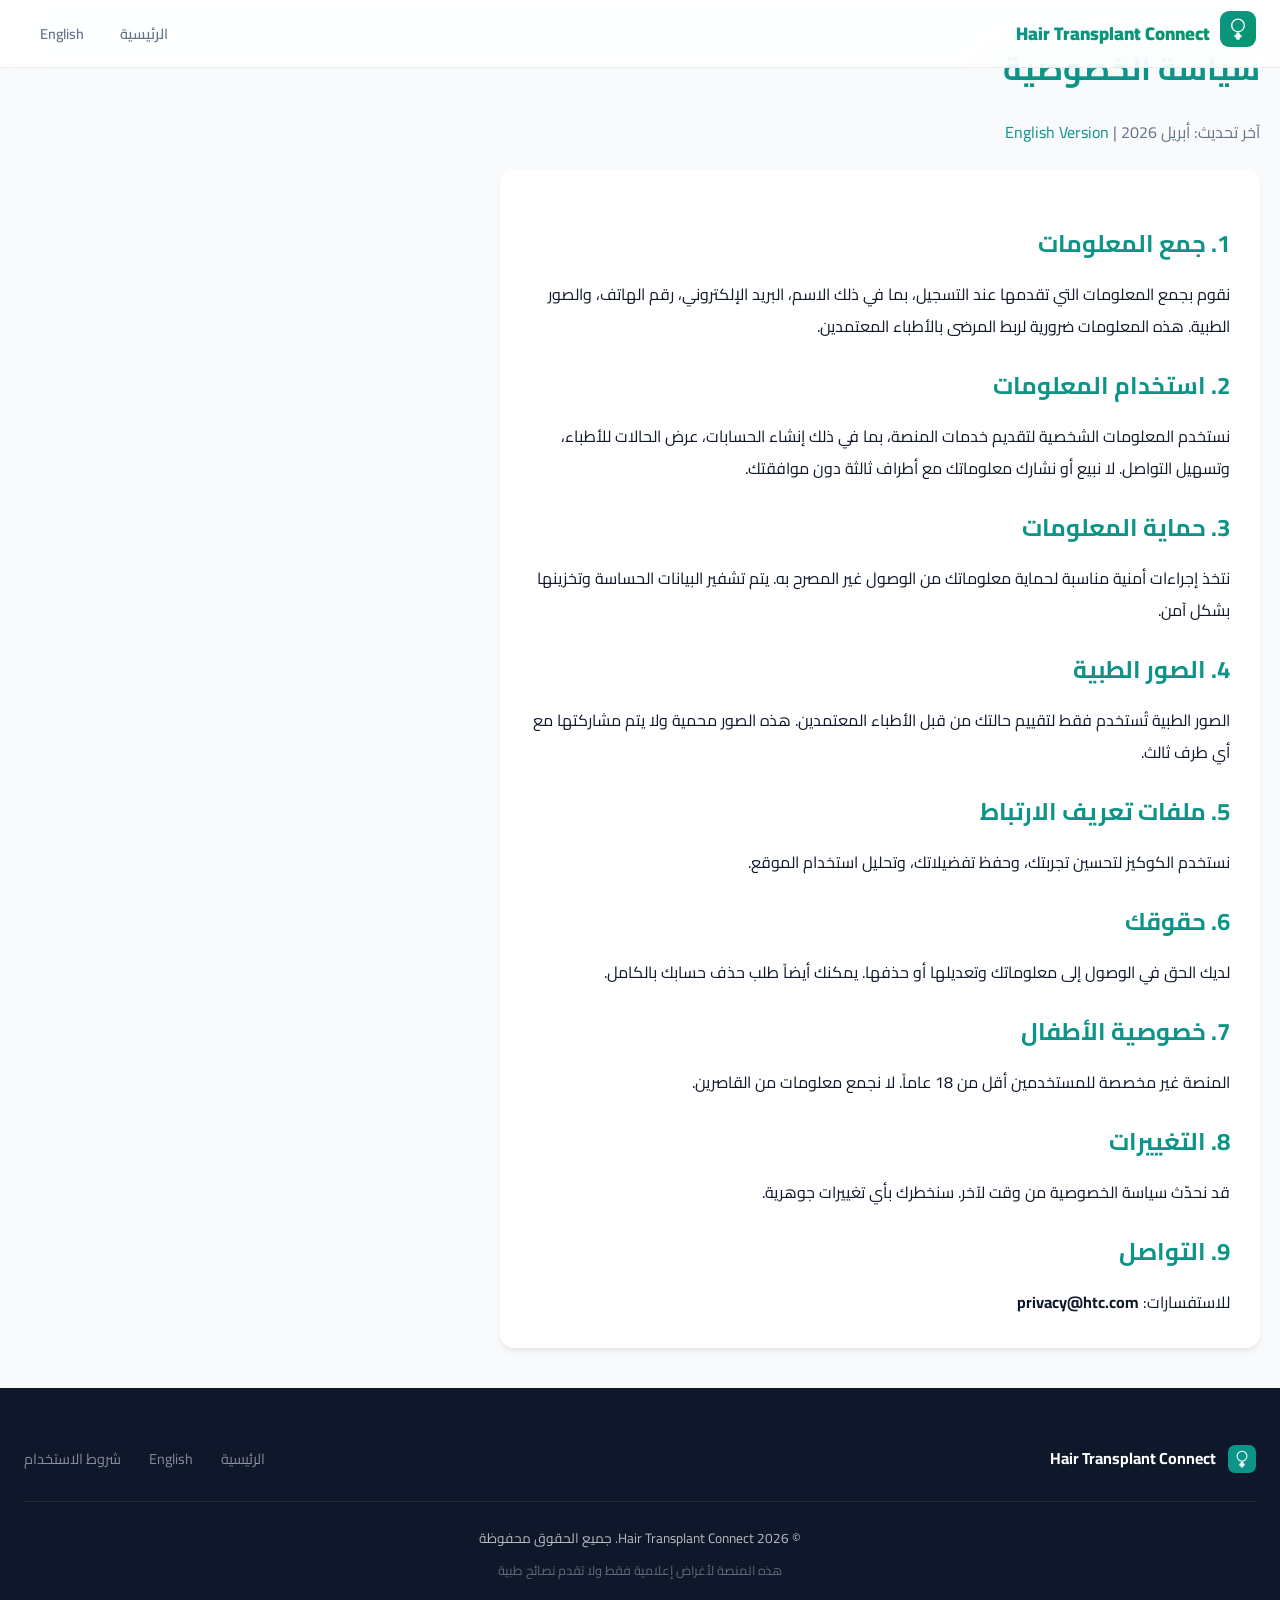
==== commit 6b71d14a: "App Store fixes: PNG icons (48-1024px), maskable icons, manifest (scope/id/start_url), offline fallb" ====
--- a/privacy.html
+++ b/privacy.html
@@ -4,46 +4,79 @@
   <meta charset="UTF-8">
   <meta name="viewport" content="width=device-width, initial-scale=1.0">
   <title>سياسة الخصوصية | Hair Transplant Connect</title>
-  <link rel="stylesheet" href="https://fonts.googleapis.com/css2?family=Cairo:wght@300;400;600;700&display=swap">
+  <link rel="icon" type="image/png" href="icons/icon-96.png">
+  <link rel="preconnect" href="https://fonts.googleapis.com">
+  <link rel="stylesheet" href="https://fonts.googleapis.com/css2?family=Cairo:wght@300;400;600;700;800&display=swap">
   <link rel="stylesheet" href="css/style.css">
 </head>
 <body>
   <header class="header">
     <div class="header-inner">
       <a href="index.html" class="logo">
-        <div class="logo-icon">🏥</div>
-        <span>Hair Transplant Connect</span>
+        <div class="logo-icon">
+          <svg viewBox="0 0 40 40" width="36" height="36">
+            <defs><linearGradient id="lg" x1="0%" y1="0%" x2="100%" y2="100%"><stop offset="0%" style="stop-color:#0d9488"/><stop offset="100%" style="stop-color:#059669"/></linearGradient></defs>
+            <rect width="40" height="40" rx="10" fill="url(#lg)"/>
+            <circle cx="20" cy="16" r="7" fill="none" stroke="white" stroke-width="1.5"/>
+            <rect x="18" y="24" width="4" height="8" rx="1" fill="white" opacity="0.9"/>
+            <rect x="16" y="26.5" width="8" height="3" rx="1" fill="white" opacity="0.9"/>
+          </svg>
+        </div>
+        <span class="logo-text">Hair Transplant Connect</span>
       </a>
+      <nav class="nav-links">
+        <a href="index.html">الرئيسية</a>
+        <a href="privacy-en.html">English</a>
+      </nav>
     </div>
   </header>
   <div class="container" style="padding:40px 20px;max-width:800px">
-    <h1 style="color:#1a5276;margin-bottom:20px">سياسة الخصوصية</h1>
-    <div style="background:white;padding:30px;border-radius:12px;box-shadow:0 4px 12px rgba(0,0,0,0.1);line-height:2">
-      <h2>1. جمع المعلومات</h2>
-      <p>نقوم بجمع المعلومات التي تقدمها لنا عند التسجيل في المنصة، بما في ذلك الاسم، البريد الإلكتروني، رقم الهاتف، والصور الطبية. هذه المعلومات ضرورية لتقديم خدماتنا في ربط المرضى بالأطباء.</p>
-      
-      <h2>2. استخدام المعلومات</h2>
-      <p>نستخدم المعلومات الشخصية لتقديم خدمات المنصة، بما في ذلك إنشاء الحسابات، عرض الحالات للأطباء، وتسهيل التواصل بين المرضى والأطباء. نحن لا نبيع أو نشارك معلوماتك الشخصية مع أطراف ثالثة دون موافقتك.</p>
-      
-      <h2>3. حماية المعلومات</h2>
-      <p>نتخذ إجراءات أمنية مناسبة لحماية معلوماتك من الوصول غير المصرح به أو التعديل أو الإفصاح. يتم تشفير البيانات الحساسة وتخزينها بشكل آمن.</p>
-      
-      <h2>4. الصور الطبية</h2>
-      <p>الصور الطبية التي ترفعها على المنصة تُستخدم فقط لأغراض تقييم حالتك من قبل الأطباء المعتمدين. هذه الصور محمية ولا يتم مشاركتها مع أي طرف ثالث.</p>
-      
-      <h2>5. ملفات تعريف الارتباط</h2>
-      <p>نستخدم ملفات تعريف الارتباط (الكوكيز) لتحسين تجربتك على المنصة، وحفظ تفضيلاتك، وتحليل استخدام الموقع.</p>
-      
-      <h2>6. حقوقك</h2>
-      <p>لديك الحق في الوصول إلى معلوماتك الشخصية وتعديلها أو حذفها في أي وقت. يمكنك أيضاً طلب حذف حسابك بالكامل.</p>
-      
-      <h2>7. التواصل</h2>
-      <p>إذا كان لديك أي استفسارات حول سياسة الخصوصية، يمكنك التواصل معنا عبر البريد الإلكتروني: privacy@htc.com</p>
+    <h1 style="color:#0d9488;margin-bottom:20px">سياسة الخصوصية</h1>
+    <p style="color:#64748b;margin-bottom:24px">آخر تحديث: أبريل 2026 | <a href="privacy-en.html">English Version</a></p>
+    <div style="background:var(--bg-card);padding:30px;border-radius:14px;box-shadow:var(--shadow-md);line-height:2;color:var(--text)">
+      <h2 style="color:#0d9488;margin:20px 0 10px">1. جمع المعلومات</h2>
+      <p>نقوم بجمع المعلومات التي تقدمها عند التسجيل، بما في ذلك الاسم، البريد الإلكتروني، رقم الهاتف، والصور الطبية. هذه المعلومات ضرورية لربط المرضى بالأطباء المعتمدين.</p>
+
+      <h2 style="color:#0d9488;margin:20px 0 10px">2. استخدام المعلومات</h2>
+      <p>نستخدم المعلومات الشخصية لتقديم خدمات المنصة، بما في ذلك إنشاء الحسابات، عرض الحالات للأطباء، وتسهيل التواصل. لا نبيع أو نشارك معلوماتك مع أطراف ثالثة دون موافقتك.</p>
+
+      <h2 style="color:#0d9488;margin:20px 0 10px">3. حماية المعلومات</h2>
+      <p>نتخذ إجراءات أمنية مناسبة لحماية معلوماتك من الوصول غير المصرح به. يتم تشفير البيانات الحساسة وتخزينها بشكل آمن.</p>
+
+      <h2 style="color:#0d9488;margin:20px 0 10px">4. الصور الطبية</h2>
+      <p>الصور الطبية تُستخدم فقط لتقييم حالتك من قبل الأطباء المعتمدين. هذه الصور محمية ولا يتم مشاركتها مع أي طرف ثالث.</p>
+
+      <h2 style="color:#0d9488;margin:20px 0 10px">5. ملفات تعريف الارتباط</h2>
+      <p>نستخدم الكوكيز لتحسين تجربتك، وحفظ تفضيلاتك، وتحليل استخدام الموقع.</p>
+
+      <h2 style="color:#0d9488;margin:20px 0 10px">6. حقوقك</h2>
+      <p>لديك الحق في الوصول إلى معلوماتك وتعديلها أو حذفها. يمكنك أيضاً طلب حذف حسابك بالكامل.</p>
+
+      <h2 style="color:#0d9488;margin:20px 0 10px">7. خصوصية الأطفال</h2>
+      <p>المنصة غير مخصصة للمستخدمين أقل من 18 عاماً. لا نجمع معلومات من القاصرين.</p>
+
+      <h2 style="color:#0d9488;margin:20px 0 10px">8. التغييرات</h2>
+      <p>قد نحدّث سياسة الخصوصية من وقت لآخر. سنخطرك بأي تغييرات جوهرية.</p>
+
+      <h2 style="color:#0d9488;margin:20px 0 10px">9. التواصل</h2>
+      <p>للاستفسارات: <strong>privacy@htc.com</strong></p>
     </div>
   </div>
   <footer class="footer">
-    <div class="footer-content">
+    <div class="footer-top">
+      <div class="footer-brand">
+        <svg viewBox="0 0 40 40" width="28" height="28"><rect width="40" height="40" rx="10" fill="#0d9488"/><circle cx="20" cy="16" r="7" fill="none" stroke="white" stroke-width="1.5"/><rect x="18" y="24" width="4" height="8" rx="1" fill="white" opacity="0.9"/><rect x="16" y="26.5" width="8" height="3" rx="1" fill="white" opacity="0.9"/></svg>
+        <span>Hair Transplant Connect</span>
+      </div>
+      <div class="footer-links">
+        <a href="index.html">الرئيسية</a>
+        <a href="privacy-en.html">English</a>
+        <a href="terms.html">شروط الاستخدام</a>
+      </div>
+    </div>
+    <div class="footer-bottom">
       <p>© 2026 Hair Transplant Connect. جميع الحقوق محفوظة</p>
+      <p class="medical-disclaimer">هذه المنصة لأغراض إعلامية فقط ولا تقدم نصائح طبية</p>
     </div>
   </footer>
 </body>
--- a/css/style.css
+++ b/css/style.css
@@ -1,146 +1,246 @@
 /* ═══════════════════════════════════════════════════
-   HAIR TRANSPLANT CONNECT — Master Stylesheet
+   HAIR TRANSPLANT CONNECT — Modern Master Stylesheet
+   Teal/Emerald Medical Theme
    ═══════════════════════════════════════════════════ */
 
 /* ── CSS Variables ── */
 :root {
-  --primary: #1a5276;
-  --primary-light: #2980b9;
-  --primary-dark: #0a1628;
-  --accent: #2ecc71;
-  --accent-dark: #27ae60;
-  --accent-light: #a9dfbf;
-  --bg: #f8f9fc;
+  --primary: #0d9488;
+  --primary-light: #14b8a6;
+  --primary-dark: #0f766e;
+  --primary-50: #f0fdfa;
+  --primary-100: #ccfbf1;
+  --primary-200: #99f6e4;
+  --accent: #059669;
+  --accent-light: #34d399;
+  --accent-dark: #047857;
+  --gold: #f59e0b;
+  --gold-light: #fbbf24;
+  --rose: #f43f5e;
+  --rose-light: #fb7185;
+  --bg: #f8fafb;
   --bg-card: #ffffff;
-  --bg-dark: #0a1628;
-  --bg-darker: #060f1d;
-  --text: #1a1a2e;
-  --text-secondary: #6b7280;
-  --text-light: #9ca3af;
+  --bg-dark: #0f172a;
+  --bg-darker: #020617;
+  --text: #0f172a;
+  --text-secondary: #64748b;
+  --text-light: #94a3b8;
   --text-inverse: #ffffff;
-  --border: #e5e7eb;
-  --border-light: #f0f0f0;
-  --shadow-sm: 0 1px 3px rgba(0,0,0,0.06);
-  --shadow-md: 0 4px 14px rgba(0,0,0,0.08);
-  --shadow-lg: 0 10px 40px rgba(0,0,0,0.12);
-  --shadow-xl: 0 20px 60px rgba(0,0,0,0.15);
-  --radius-sm: 8px;
-  --radius-md: 12px;
-  --radius-lg: 16px;
+  --border: #e2e8f0;
+  --border-light: #f1f5f9;
+  --shadow-sm: 0 1px 2px rgba(0,0,0,0.05);
+  --shadow-md: 0 4px 6px -1px rgba(0,0,0,0.07), 0 2px 4px -2px rgba(0,0,0,0.05);
+  --shadow-lg: 0 10px 15px -3px rgba(0,0,0,0.08), 0 4px 6px -4px rgba(0,0,0,0.05);
+  --shadow-xl: 0 20px 25px -5px rgba(0,0,0,0.1), 0 8px 10px -6px rgba(0,0,0,0.06);
+  --shadow-glow: 0 0 20px rgba(13,148,136,0.15);
+  --shadow-glow-accent: 0 0 20px rgba(5,150,105,0.15);
+  --radius-sm: 10px;
+  --radius-md: 14px;
+  --radius-lg: 18px;
   --radius-xl: 24px;
+  --radius-2xl: 32px;
   --radius-full: 999px;
-  --font-ar: 'Cairo', sans-serif;
-  --font-en: 'Inter', sans-serif;
+  --font: 'Cairo', 'Segoe UI', Tahoma, Arial, 'Noto Sans Arabic', sans-serif;
   --transition: 0.3s cubic-bezier(0.4, 0, 0.2, 1);
-  --gradient-primary: linear-gradient(135deg, #1a5276, #2980b9);
-  --gradient-accent: linear-gradient(135deg, #2ecc71, #27ae60);
-  --gradient-hero: linear-gradient(135deg, #0a1628 0%, #1a5276 50%, #2980b9 100%);
-  --gradient-mint: linear-gradient(135deg, #2ecc71, #3498db);
+  --transition-bounce: 0.4s cubic-bezier(0.34, 1.56, 0.64, 1);
+  --gradient-primary: linear-gradient(135deg, #0d9488, #059669);
+  --gradient-primary-h: linear-gradient(90deg, #0d9488, #059669);
+  --gradient-hero: linear-gradient(135deg, #0f172a 0%, #134e4a 40%, #0d9488 100%);
+  --gradient-mint: linear-gradient(135deg, #34d399, #14b8a6);
+  --gradient-card: linear-gradient(135deg, #f0fdfa, #ecfdf5);
+  --gradient-warm: linear-gradient(135deg, #f59e0b, #f97316);
+}
+
+/* ── Dark Theme ── */
+[data-theme="dark"] {
+  --bg: #0f172a;
+  --bg-card: #1e293b;
+  --bg-dark: #020617;
+  --bg-darker: #000000;
+  --text: #f1f5f9;
+  --text-secondary: #94a3b8;
+  --text-light: #64748b;
+  --text-inverse: #0f172a;
+  --border: #334155;
+  --border-light: #1e293b;
+  --primary-50: #0f172a;
+  --primary-100: #134e4a;
+  --primary-200: #115e59;
+  --shadow-sm: 0 1px 2px rgba(0,0,0,0.3);
+  --shadow-md: 0 4px 6px -1px rgba(0,0,0,0.4), 0 2px 4px -2px rgba(0,0,0,0.3);
+  --shadow-lg: 0 10px 15px -3px rgba(0,0,0,0.5), 0 4px 6px -4px rgba(0,0,0,0.4);
+  --shadow-xl: 0 20px 25px -5px rgba(0,0,0,0.6), 0 8px 10px -6px rgba(0,0,0,0.5);
+  --shadow-glow: 0 0 30px rgba(13,148,136,0.25);
+  --gradient-card: linear-gradient(135deg, #1e293b, #134e4a);
+}
+
+/* ── Theme Toggle Button ── */
+.theme-toggle {
+  background: none;
+  border: 2px solid var(--border);
+  border-radius: var(--radius-full);
+  padding: 6px 10px;
+  cursor: pointer;
+  color: var(--text);
+  transition: var(--transition);
+  display: inline-flex;
+  align-items: center;
+  gap: 4px;
+  line-height: 1;
+}
+.theme-toggle:hover {
+  border-color: var(--primary);
+  background: var(--primary-50);
+  color: var(--primary);
 }
 
 /* ── Reset ── */
 *, *::before, *::after { box-sizing: border-box; margin: 0; padding: 0; }
-
 html { scroll-behavior: smooth; }
 
 body {
-  font-family: var(--font-ar);
+  font-family: var(--font);
   background: var(--bg);
   color: var(--text);
-  line-height: 1.7;
+  line-height: 1.8;
   overflow-x: hidden;
   -webkit-font-smoothing: antialiased;
-}
-
-[dir="ltr"] body { font-family: var(--font-en); }
-
-a { color: var(--primary-light); text-decoration: none; transition: var(--transition); }
-a:hover { color: var(--accent); }
-
+  -moz-osx-font-smoothing: grayscale;
+}
+
+[dir="ltr"] body { font-family: 'Inter', 'Segoe UI', Tahoma, Arial, sans-serif; }
+
+a { color: var(--primary); text-decoration: none; transition: var(--transition); }
+a:hover { color: var(--primary-dark); }
 img { max-width: 100%; display: block; }
 
 /* ── Scrollbar ── */
-::-webkit-scrollbar { width: 6px; }
+::-webkit-scrollbar { width: 8px; }
 ::-webkit-scrollbar-track { background: var(--bg); }
-::-webkit-scrollbar-thumb { background: var(--border); border-radius: 10px; }
-::-webkit-scrollbar-thumb:hover { background: var(--text-light); }
+::-webkit-scrollbar-thumb { background: linear-gradient(180deg, var(--primary-light), var(--accent-light)); border-radius: 10px; }
+::-webkit-scrollbar-thumb:hover { background: var(--primary); }
+
+/* ── Selection ── */
+::selection { background: var(--primary-200); color: var(--bg-dark); }
 
 /* ═══════════ BUTTONS ═══════════ */
 .btn {
-  display: inline-flex; align-items: center; gap: 8px;
-  padding: 10px 24px; border-radius: var(--radius-sm);
-  font-family: inherit; font-weight: 600; font-size: 0.95rem;
+  display: inline-flex; align-items: center; justify-content: center; gap: 8px;
+  padding: 12px 28px; border-radius: var(--radius-full);
+  font-family: inherit; font-weight: 700; font-size: 0.95rem;
   border: 2px solid transparent; cursor: pointer;
   transition: all var(--transition); white-space: nowrap;
-}
-.btn-sm { padding: 6px 16px; font-size: 0.85rem; }
-.btn-lg { padding: 14px 32px; font-size: 1.05rem; border-radius: var(--radius-md); }
+  letter-spacing: -0.01em;
+}
+.btn-sm { padding: 8px 20px; font-size: 0.85rem; }
+.btn-lg { padding: 16px 36px; font-size: 1.05rem; }
 .btn-full { width: 100%; justify-content: center; }
+.btn-block { width: 100%; justify-content: center; }
+
 .btn-primary {
   background: var(--gradient-primary); color: white;
-  border-color: transparent; box-shadow: 0 4px 15px rgba(26,82,118,0.3);
+  border-color: transparent;
+  box-shadow: 0 4px 14px rgba(13,148,136,0.3);
 }
 .btn-primary:hover {
-  transform: translateY(-2px); box-shadow: 0 6px 20px rgba(26,82,118,0.4);
+  transform: translateY(-2px);
+  box-shadow: 0 8px 25px rgba(13,148,136,0.4);
   color: white;
 }
+
 .btn-accent {
-  background: var(--gradient-accent); color: white; border-color: transparent;
-  box-shadow: 0 4px 15px rgba(46,204,113,0.3);
-}
-.btn-accent:hover { transform: translateY(-2px); color: white; }
+  background: linear-gradient(135deg, #059669, #10b981);
+  color: white; border-color: transparent;
+  box-shadow: 0 4px 14px rgba(5,150,105,0.35);
+}
+.btn-accent:hover {
+  transform: translateY(-2px);
+  box-shadow: 0 8px 25px rgba(5,150,105,0.45);
+  color: white;
+}
+
 .btn-outline {
   background: transparent; color: var(--primary); border-color: var(--primary);
 }
 .btn-outline:hover {
   background: var(--primary); color: white; transform: translateY(-2px);
 }
+
+.btn-outline-light {
+  background: rgba(255,255,255,0.1); color: white;
+  border-color: rgba(255,255,255,0.3);
+  backdrop-filter: blur(8px);
+}
+.btn-outline-light:hover {
+  background: rgba(255,255,255,0.2);
+  border-color: rgba(255,255,255,0.5);
+  color: white; transform: translateY(-2px);
+}
+
 .btn-ghost {
   background: transparent; color: var(--text-secondary); border-color: var(--border);
 }
-.btn-ghost:hover { border-color: var(--primary); color: var(--primary); }
-.btn-danger { background: #e74c3c; color: white; border-color: transparent; }
-.btn-danger:hover { background: #c0392b; }
-.pulse-btn { animation: pulse 2s infinite; }
+.btn-ghost:hover { border-color: var(--primary); color: var(--primary); background: var(--primary-50); }
+
+.btn-danger {
+  background: linear-gradient(135deg, #ef4444, #dc2626);
+  color: white; border-color: transparent;
+}
+.btn-danger:hover { background: linear-gradient(135deg, #dc2626, #b91c1c); }
+
+.pulse-btn {
+  animation: pulse 2.5s infinite;
+}
 @keyframes pulse {
-  0%, 100% { box-shadow: 0 0 0 0 rgba(26,82,118,0.4); }
-  50% { box-shadow: 0 0 0 12px rgba(26,82,118,0); }
+  0%, 100% { box-shadow: 0 0 0 0 rgba(5,150,105,0.5); }
+  50% { box-shadow: 0 0 0 16px rgba(5,150,105,0); }
 }
 
 /* ═══════════ FORMS ═══════════ */
-.form-group { margin-bottom: 18px; position: relative; }
+.form-group { margin-bottom: 20px; position: relative; }
 .form-group label {
-  display: block; margin-bottom: 6px; font-weight: 600;
-  font-size: 0.9rem; color: var(--text);
+  display: block; margin-bottom: 8px; font-weight: 700;
+  font-size: 0.88rem; color: var(--text);
+  letter-spacing: -0.01em;
 }
 .form-group input,
 .form-group select,
 .form-group textarea {
-  width: 100%; padding: 12px 16px; border: 2px solid var(--border);
-  border-radius: var(--radius-sm); font-family: inherit; font-size: 0.95rem;
+  width: 100%; padding: 13px 18px; border: 2px solid var(--border);
+  border-radius: var(--radius-md); font-family: inherit; font-size: 0.95rem;
   transition: var(--transition); background: var(--bg-card);
-  color: var(--text);
+  color: var(--text); line-height: 1.5;
 }
 .form-group input:focus,
 .form-group select:focus,
 .form-group textarea:focus {
-  outline: none; border-color: var(--primary-light);
-  box-shadow: 0 0 0 3px rgba(41,128,185,0.15);
-}
+  outline: none; border-color: var(--primary);
+  box-shadow: 0 0 0 4px rgba(13,148,136,0.1);
+}
+.form-group input::placeholder,
+.form-group textarea::placeholder {
+  color: var(--text-light);
+}
+
+.form-control {
+  width: 100%; padding: 13px 18px; border: 2px solid var(--border);
+  border-radius: var(--radius-md); font-family: inherit; font-size: 0.95rem;
+  transition: var(--transition); background: var(--bg-card);
+  color: var(--text); line-height: 1.5;
+}
+.form-control:focus {
+  outline: none; border-color: var(--primary);
+  box-shadow: 0 0 0 4px rgba(13,148,136,0.1);
+}
+
 .form-row { display: grid; grid-template-columns: 1fr 1fr; gap: 16px; }
 @media (max-width: 600px) { .form-row { grid-template-columns: 1fr; } }
 
 .input-icon {
-  position: absolute; top: 38px; left: 14px;
-  color: var(--text-light); font-size: 0.9rem;
-}
-[dir="ltr"] .input-icon { left: auto; right: 14px; }
-.toggle-pass {
-  position: absolute; top: 38px; left: 42px;
-  background: none; border: none; color: var(--text-light);
-  cursor: pointer; font-size: 0.9rem;
-}
-[dir="ltr"] .toggle-pass { left: auto; right: 42px; }
+  position: absolute; top: 40px; left: 16px;
+  color: var(--text-light); font-size: 1rem;
+}
+[dir="ltr"] .input-icon { left: auto; right: 16px; }
 
 .checkbox-label {
   display: flex; align-items: flex-start; gap: 10px;
@@ -151,115 +251,126 @@
   flex-shrink: 0;
 }
 
-.input-with-unit { display: flex; gap: 8px; }
-.input-with-unit input { flex: 1; }
-.input-with-unit select { width: 80px; }
-
-/* ═══════════ NAVIGATION ═══════════ */
-.navbar {
+/* ═══════════ HEADER / NAVIGATION ═══════════ */
+.header {
   position: fixed; top: 0; left: 0; right: 0; z-index: 1000;
-  background: rgba(10,22,40,0.95); backdrop-filter: blur(20px);
-  border-bottom: 1px solid rgba(255,255,255,0.08);
-  padding: 0 24px; height: 64px;
+  background: rgba(255,255,255,0.85);
+  backdrop-filter: blur(20px) saturate(180%);
+  border-bottom: 1px solid rgba(0,0,0,0.06);
+  padding: 0 24px; height: 68px;
   transition: var(--transition);
 }
-.nav-container {
-  max-width: 1200px; margin: 0 auto;
+.header.scrolled {
+  box-shadow: var(--shadow-md);
+  background: rgba(255,255,255,0.95);
+}
+
+.header-inner {
+  max-width: 1280px; margin: 0 auto;
   display: flex; align-items: center; justify-content: space-between;
   height: 100%;
 }
-.nav-brand {
+
+.logo {
   display: flex; align-items: center; gap: 10px;
-  color: white; font-weight: 700; font-size: 1.1rem;
-}
-.nav-brand:hover { color: white; }
-.brand-icon { display: flex; }
-.brand-text {
-  background: var(--gradient-mint); -webkit-background-clip: text;
-  -webkit-text-fill-color: transparent; font-weight: 900; font-size: 1.3rem;
-}
+  color: var(--text); font-weight: 800; font-size: 1.05rem;
+}
+.logo:hover { color: var(--text); }
+.logo-text {
+  background: var(--gradient-primary);
+  -webkit-background-clip: text; -webkit-text-fill-color: transparent;
+  font-weight: 900; font-size: 1.15rem;
+}
+
 .nav-links { display: flex; gap: 4px; }
-.nav-link {
-  color: rgba(255,255,255,0.7); padding: 8px 16px;
-  border-radius: var(--radius-sm); font-size: 0.9rem;
-  display: flex; align-items: center; gap: 6px;
+.nav-links a {
+  color: var(--text-secondary); padding: 8px 16px;
+  border-radius: var(--radius-full); font-size: 0.9rem;
+  font-weight: 600; transition: var(--transition);
+}
+.nav-links a:hover, .nav-links a.active {
+  color: var(--primary); background: var(--primary-50);
+}
+
+.header-actions { display: flex; align-items: center; gap: 10px; }
+
+.user-badge {
+  background: var(--primary-50); color: var(--primary);
+  padding: 6px 14px; border-radius: var(--radius-full);
+  font-size: 0.85rem; font-weight: 700;
+}
+
+.notif-bell {
+  position: relative; background: none; border: none;
+  color: var(--text-secondary); cursor: pointer;
+  padding: 8px; border-radius: var(--radius-full);
   transition: var(--transition);
 }
-.nav-link:hover, .nav-link.active { color: white; background: rgba(255,255,255,0.1); }
-.nav-actions { display: flex; align-items: center; gap: 12px; }
+.notif-bell:hover { background: var(--primary-50); color: var(--primary); }
+.notif-count {
+  position: absolute; top: 2px; right: 2px;
+  background: var(--rose); color: white;
+  font-size: 0.6rem; width: 16px; height: 16px;
+  border-radius: 50%; display: flex; align-items: center;
+  justify-content: center; font-weight: 800;
+}
+
 .lang-toggle {
-  background: rgba(255,255,255,0.1); border: 1px solid rgba(255,255,255,0.2);
-  color: white; padding: 4px 12px; border-radius: var(--radius-full);
-  cursor: pointer; font-weight: 600; font-size: 0.8rem;
-  transition: var(--transition);
-}
-.lang-toggle:hover { background: rgba(255,255,255,0.2); }
-
-.notification-bell {
-  position: relative; color: rgba(255,255,255,0.8);
-  cursor: pointer; font-size: 1.1rem; padding: 6px;
-}
-.notif-badge {
-  position: absolute; top: -2px; right: -2px;
-  background: #e74c3c; color: white; font-size: 0.65rem;
-  width: 18px; height: 18px; border-radius: 50%;
-  display: flex; align-items: center; justify-content: center;
-  font-weight: 700;
-}
-
-.user-menu { position: relative; }
-.user-avatar-btn {
-  background: none; border: none; cursor: pointer; padding: 0;
-}
-.avatar-circle {
-  width: 36px; height: 36px; border-radius: 50%;
-  background: var(--gradient-accent); color: white;
-  display: flex; align-items: center; justify-content: center;
-  font-size: 0.9rem; font-weight: 700;
-}
-.dropdown-menu {
-  position: absolute; top: 48px; left: 0;
-  background: var(--bg-card); border-radius: var(--radius-md);
-  box-shadow: var(--shadow-lg); border: 1px solid var(--border);
-  min-width: 200px; display: none; overflow: hidden;
-}
-.dropdown-menu.show { display: block; animation: fadeInDown 0.2s ease; }
-.dropdown-menu a {
-  display: flex; align-items: center; gap: 10px;
-  padding: 12px 16px; color: var(--text);
-  font-size: 0.9rem; cursor: pointer;
-}
-.dropdown-menu a:hover { background: var(--bg); color: var(--primary); }
-.dropdown-menu a.danger { color: #e74c3c; }
-.dropdown-menu hr { border: none; border-top: 1px solid var(--border); margin: 0; }
+  background: var(--primary-50); border: 1px solid var(--primary-100);
+  color: var(--primary); padding: 6px 14px; border-radius: var(--radius-full);
+  cursor: pointer; font-weight: 700; font-size: 0.8rem;
+  transition: var(--transition); font-family: inherit;
+}
+.lang-toggle:hover { background: var(--primary-100); }
+
+.logout-btn {
+  background: none; border: 1px solid var(--border);
+  color: var(--rose); padding: 6px 14px; border-radius: var(--radius-full);
+  cursor: pointer; font-weight: 600; font-size: 0.85rem;
+  font-family: inherit; transition: var(--transition);
+}
+.logout-btn:hover { background: #fef2f2; border-color: var(--rose); }
 
 .mobile-menu-btn {
   display: none; background: none; border: none;
-  color: white; font-size: 1.3rem; cursor: pointer;
-}
+  color: var(--text); cursor: pointer; padding: 6px;
+  border-radius: var(--radius-sm);
+}
+.mobile-menu-btn:hover { background: var(--primary-50); }
+
 @media (max-width: 768px) {
   .nav-links { display: none; }
   .mobile-menu-btn { display: block; }
   .nav-links.open {
     display: flex; flex-direction: column;
-    position: absolute; top: 64px; left: 0; right: 0;
-    background: rgba(10,22,40,0.98); padding: 16px;
-    border-bottom: 1px solid rgba(255,255,255,0.1);
+    position: absolute; top: 68px; left: 0; right: 0;
+    background: rgba(255,255,255,0.98); padding: 16px;
+    border-bottom: 1px solid var(--border);
+    backdrop-filter: blur(20px);
+    box-shadow: var(--shadow-lg);
   }
+  .nav-links.open a { padding: 12px 16px; }
 }
 
 /* ═══════════ PAGES ═══════════ */
-.page { display: none; min-height: 100vh; padding-top: 64px; }
+.page { display: none; min-height: 100vh; padding-top: 68px; }
 .page.active { display: block; animation: fadeIn 0.4s ease; }
 
+/* ═══════════ ANIMATIONS ═══════════ */
 @keyframes fadeIn { from { opacity: 0; } to { opacity: 1; } }
-@keyframes fadeInDown { from { opacity: 0; transform: translateY(-10px); } to { opacity: 1; transform: translateY(0); } }
-@keyframes fadeInUp { from { opacity: 0; transform: translateY(20px); } to { opacity: 1; transform: translateY(0); } }
+@keyframes fadeInDown { from { opacity: 0; transform: translateY(-15px); } to { opacity: 1; transform: translateY(0); } }
+@keyframes fadeInUp { from { opacity: 0; transform: translateY(25px); } to { opacity: 1; transform: translateY(0); } }
 @keyframes slideUp { from { opacity: 0; transform: translateY(40px); } to { opacity: 1; transform: translateY(0); } }
-@keyframes popIn { from { opacity: 0; transform: scale(0.9); } to { opacity: 1; transform: scale(1); } }
-@keyframes float { 0%, 100% { transform: translateY(0); } 50% { transform: translateY(-10px); } }
-
-.animate-pop { animation: popIn 0.5s ease; }
+@keyframes popIn { from { opacity: 0; transform: scale(0.92); } to { opacity: 1; transform: scale(1); } }
+@keyframes float { 0%, 100% { transform: translateY(0); } 50% { transform: translateY(-12px); } }
+@keyframes shimmer { 0% { background-position: -200% 0; } 100% { background-position: 200% 0; } }
+@keyframes countUp { from { opacity: 0; transform: translateY(10px); } to { opacity: 1; transform: translateY(0); } }
+@keyframes glow { 0%, 100% { opacity: 0.4; } 50% { opacity: 0.8; } }
+@keyframes slideInLeft { from { opacity: 0; transform: translateX(-40px); } to { opacity: 1; transform: translateX(0); } }
+@keyframes scaleIn { from { opacity: 0; transform: scale(0.8); } to { opacity: 1; transform: scale(1); } }
+@keyframes rotateGlow { 0% { transform: rotate(0deg); } 100% { transform: rotate(360deg); } }
+
+.animate-pop { animation: popIn 0.5s var(--transition); }
 .animate-slide-up { animation: slideUp 0.6s ease forwards; opacity: 0; }
 .animate-fade { animation: fadeIn 1s ease forwards; opacity: 0; }
 .animate-float { animation: float 4s ease-in-out infinite; }
@@ -269,9 +380,9 @@
 
 /* ═══════════ HERO ═══════════ */
 .hero {
-  position: relative; min-height: 90vh;
+  position: relative; min-height: 100vh;
   display: flex; align-items: center; justify-content: center;
-  padding: 80px 24px 60px; overflow: hidden;
+  padding: 100px 24px 80px; overflow: hidden;
 }
 .hero-bg {
   position: absolute; inset: 0;
@@ -279,8 +390,10 @@
 }
 .hero-gradient {
   position: absolute; inset: 0;
-  background: radial-gradient(circle at 30% 50%, rgba(46,204,113,0.08) 0%, transparent 50%),
-              radial-gradient(circle at 70% 30%, rgba(52,152,219,0.1) 0%, transparent 50%);
+  background:
+    radial-gradient(ellipse at 20% 50%, rgba(52,211,153,0.12) 0%, transparent 60%),
+    radial-gradient(ellipse at 80% 20%, rgba(20,184,166,0.1) 0%, transparent 50%),
+    radial-gradient(ellipse at 50% 100%, rgba(5,150,105,0.08) 0%, transparent 40%);
 }
 .hero-particles {
   position: absolute; inset: 0; overflow: hidden;
@@ -288,567 +401,623 @@
 .hero-particles::before,
 .hero-particles::after {
   content: ''; position: absolute; border-radius: 50%;
-  background: rgba(46,204,113,0.08); animation: float 6s ease-in-out infinite;
-}
-.hero-particles::before { width: 300px; height: 300px; top: 10%; left: 5%; }
-.hero-particles::after { width: 200px; height: 200px; bottom: 10%; right: 10%; animation-delay: 3s; }
+  background: rgba(52,211,153,0.06); animation: float 8s ease-in-out infinite;
+}
+.hero-particles::before { width: 400px; height: 400px; top: 5%; left: -5%; }
+.hero-particles::after { width: 300px; height: 300px; bottom: 5%; right: -5%; animation-delay: 4s; }
 
 .hero-content {
   position: relative; z-index: 2;
-  max-width: 600px; text-align: center;
+  max-width: 700px; text-align: center;
+  animation: fadeInUp 1s ease;
 }
 .hero-badge {
   display: inline-flex; align-items: center; gap: 8px;
-  background: rgba(46,204,113,0.15); border: 1px solid rgba(46,204,113,0.3);
-  color: var(--accent); padding: 8px 20px;
-  border-radius: var(--radius-full); font-size: 0.85rem; font-weight: 600;
-  margin-bottom: 24px;
+  background: rgba(52,211,153,0.15); border: 1px solid rgba(52,211,153,0.3);
+  color: var(--accent-light); padding: 10px 24px;
+  border-radius: var(--radius-full); font-size: 0.88rem; font-weight: 700;
+  margin-bottom: 28px; backdrop-filter: blur(8px);
 }
 .hero-title {
-  font-size: 3.2rem; font-weight: 900; color: white;
-  line-height: 1.2; margin-bottom: 20px;
+  font-size: 3.5rem; font-weight: 900; color: white;
+  line-height: 1.2; margin-bottom: 24px;
+  letter-spacing: -0.02em;
 }
 .gradient-text {
-  background: var(--gradient-mint); -webkit-background-clip: text;
-  -webkit-text-fill-color: transparent;
+  background: linear-gradient(135deg, #34d399, #6ee7b7, #a7f3d0);
+  -webkit-background-clip: text; -webkit-text-fill-color: transparent;
 }
 .hero-subtitle {
-  font-size: 1.15rem; color: rgba(255,255,255,0.75);
-  line-height: 1.8; margin-bottom: 36px;
-}
-.hero-ctas { display: flex; gap: 16px; justify-content: center; flex-wrap: wrap; margin-bottom: 40px; }
-.hero-stats { display: flex; gap: 20px; justify-content: center; flex-wrap: wrap; }
+  font-size: 1.2rem; color: rgba(255,255,255,0.7);
+  line-height: 1.9; margin-bottom: 40px;
+  max-width: 550px; margin-left: auto; margin-right: auto;
+}
+.hero-ctas {
+  display: flex; gap: 16px; justify-content: center;
+  flex-wrap: wrap; margin-bottom: 48px;
+}
+.hero-stats {
+  display: flex; gap: 16px; justify-content: center; flex-wrap: wrap;
+}
 .stat-pill {
-  background: rgba(255,255,255,0.08); border: 1px solid rgba(255,255,255,0.12);
-  color: rgba(255,255,255,0.9); padding: 8px 20px;
+  background: rgba(255,255,255,0.08);
+  border: 1px solid rgba(255,255,255,0.12);
+  color: rgba(255,255,255,0.9); padding: 10px 24px;
   border-radius: var(--radius-full); font-size: 0.9rem;
-}
-.stat-pill strong { color: var(--accent); }
-
-/* Hero Visual */
-.hero-visual {
-  position: absolute; right: 5%; top: 50%; transform: translateY(-50%);
-  z-index: 2; display: none;
-}
-@media (min-width: 1100px) { .hero-visual { display: block; } }
-.hero-card-stack { position: relative; width: 280px; height: 320px; }
-.hero-card {
-  position: absolute; background: rgba(255,255,255,0.08);
-  backdrop-filter: blur(10px); border: 1px solid rgba(255,255,255,0.15);
-  border-radius: var(--radius-md); padding: 16px;
-  display: flex; align-items: center; gap: 12px;
-  width: 260px; transition: var(--transition);
-}
-.hero-card:hover { transform: translateY(-5px); background: rgba(255,255,255,0.12); }
-.card-1 { top: 0; left: 0; }
-.card-2 { top: 90px; left: 20px; }
-.card-3 { top: 180px; left: 0; }
-.hc-avatar {
-  width: 40px; height: 40px; border-radius: 50%;
+  backdrop-filter: blur(8px);
+  transition: var(--transition);
+}
+.stat-pill:hover {
+  background: rgba(255,255,255,0.12);
+  transform: translateY(-2px);
+}
+.stat-pill strong {
+  color: var(--accent-light); font-weight: 800;
+}
+
+/* Hero Illustrations */
+.hero-illustrations {
+  position: absolute; inset: 0; z-index: 1; pointer-events: none;
+  display: none;
+}
+@media (min-width: 1100px) {
+  .hero-illustrations { display: block; }
+}
+.hero-ill-left {
+  position: absolute; left: 4%; top: 50%; transform: translateY(-50%);
+  opacity: 0.12; animation: float 6s ease-in-out infinite;
+}
+.hero-ill-right {
+  position: absolute; right: 4%; top: 50%; transform: translateY(-50%);
+  opacity: 0.12; animation: float 6s ease-in-out infinite; animation-delay: 3s;
+}
+
+/* ═══════════ SECTIONS ═══════════ */
+.section { padding: 80px 24px; max-width: 1280px; margin: 0 auto; }
+.section-dark {
+  background: var(--bg-dark); max-width: 100%; padding: 80px 24px;
+  position: relative; overflow: hidden;
+}
+.section-dark::before {
+  content: ''; position: absolute; inset: 0;
+  background: radial-gradient(circle at 30% 50%, rgba(13,148,136,0.08) 0%, transparent 50%);
+}
+.section-dark .section-header { max-width: 1280px; margin: 0 auto 48px; position: relative; z-index: 1; }
+.section-dark .features-grid { max-width: 1280px; margin: 0 auto; position: relative; z-index: 1; }
+.section-gradient {
+  background: linear-gradient(135deg, #f0fdfa 0%, #ecfdf5 50%, #f0f9ff 100%);
+  max-width: 100%;
+}
+.section-gradient > * { max-width: 1280px; margin-left: auto; margin-right: auto; }
+
+.section-header { text-align: center; margin-bottom: 56px; }
+.section-header.light .section-title { color: white; }
+.section-header.light .section-badge { background: rgba(52,211,153,0.15); color: var(--accent-light); }
+.section-badge {
+  display: inline-block; background: var(--primary-50);
+  color: var(--primary); padding: 8px 22px;
+  border-radius: var(--radius-full); font-size: 0.85rem;
+  font-weight: 700; margin-bottom: 14px;
+  border: 1px solid var(--primary-100);
+}
+.section-title {
+  font-size: 2.4rem; font-weight: 900; margin-bottom: 14px;
+  letter-spacing: -0.02em;
+}
+.section-sub { color: var(--text-secondary); font-size: 1.08rem; max-width: 600px; margin: 0 auto; }
+.section-cta { text-align: center; margin-top: 48px; }
+
+/* ═══════════ FEATURES GRID ═══════════ */
+.features-grid {
+  display: grid; grid-template-columns: repeat(auto-fit, minmax(320px, 1fr));
+  gap: 20px;
+}
+.feature-card {
+  background: rgba(255,255,255,0.04);
+  border: 1px solid rgba(255,255,255,0.08);
+  border-radius: var(--radius-lg); padding: 32px;
+  transition: all var(--transition);
+  position: relative; overflow: hidden;
+}
+.feature-card::before {
+  content: ''; position: absolute; top: 0; left: 0; right: 0;
+  height: 3px; background: var(--gradient-primary);
+  transform: scaleX(0); transform-origin: right;
+  transition: transform var(--transition);
+}
+.feature-card:hover {
+  background: rgba(255,255,255,0.08);
+  transform: translateY(-6px);
+  box-shadow: 0 12px 40px rgba(0,0,0,0.2);
+}
+.feature-card:hover::before {
+  transform: scaleX(1); transform-origin: left;
+}
+.feature-icon {
+  width: 56px; height: 56px; border-radius: var(--radius-md);
+  display: flex; align-items: center; justify-content: center;
+  font-size: 1.4rem; margin-bottom: 18px;
+  transition: var(--transition);
+}
+.feature-icon.blue { background: rgba(59,130,246,0.15); color: #3b82f6; }
+.feature-icon.green { background: rgba(16,185,129,0.15); color: #10b981; }
+.feature-icon.purple { background: rgba(139,92,246,0.15); color: #8b5cf6; }
+.feature-icon.orange { background: rgba(245,158,11,0.15); color: #f59e0b; }
+.feature-icon.teal { background: rgba(20,184,166,0.15); color: #14b8a6; }
+.feature-icon.rose { background: rgba(244,63,94,0.15); color: #f43f5e; }
+.feature-card:hover .feature-icon { transform: scale(1.1); }
+.feature-card h3 { color: white; font-size: 1.15rem; margin-bottom: 10px; font-weight: 800; }
+.feature-card p { color: rgba(255,255,255,0.6); font-size: 0.92rem; line-height: 1.8; }
+
+/* ═══════════ STATS SECTION ═══════════ */
+.stats-section { padding: 80px 24px; }
+.stats-grid {
+  display: grid; grid-template-columns: repeat(auto-fit, minmax(220px, 1fr));
+  gap: 20px;
+}
+.stat-card {
+  background: var(--bg-card); border: 1px solid var(--border);
+  border-radius: var(--radius-lg); padding: 32px 24px;
+  text-align: center; position: relative; overflow: hidden;
+  transition: all var(--transition);
+}
+.stat-card::before {
+  content: ''; position: absolute; top: 0; left: 0; right: 0;
+  height: 4px; background: var(--gradient-primary);
+}
+.stat-card:hover {
+  transform: translateY(-6px);
+  box-shadow: var(--shadow-lg);
+  border-color: var(--primary-200);
+}
+.stat-card.mini { padding: 20px; }
+.stat-card.mini .stat-number { font-size: 2rem; }
+.stat-number {
+  font-size: 2.8rem; font-weight: 900;
+  background: var(--gradient-primary);
+  -webkit-background-clip: text; -webkit-text-fill-color: transparent;
+  margin-bottom: 6px; line-height: 1;
+  animation: countUp 0.6s ease;
+}
+.stat-label {
+  color: var(--text-secondary); font-size: 0.95rem; font-weight: 600;
+}
+
+/* ═══════════ TESTIMONIALS ═══════════ */
+.testimonial-grid {
+  display: grid; grid-template-columns: repeat(auto-fit, minmax(320px, 1fr));
+  gap: 24px;
+}
+.testimonial-card {
+  background: var(--bg-card); border: 1px solid var(--border);
+  border-radius: var(--radius-xl); padding: 32px;
+  transition: all var(--transition); position: relative;
+}
+.testimonial-card::before {
+  content: '"'; position: absolute; top: 16px; left: 24px;
+  font-size: 4rem; color: var(--primary-100); font-family: serif;
+  line-height: 1; opacity: 0.6;
+}
+.testimonial-card:hover {
+  transform: translateY(-6px);
+  box-shadow: var(--shadow-lg);
+  border-color: var(--primary-200);
+}
+.testimonial-stars { margin-bottom: 14px; font-size: 1rem; letter-spacing: 2px; }
+.testimonial-text {
+  color: var(--text-secondary); font-size: 0.98rem;
+  line-height: 1.9; margin-bottom: 20px;
+  font-style: italic; position: relative; z-index: 1;
+}
+.testimonial-author {
+  display: flex; align-items: center; gap: 14px;
+}
+.test-avatar {
+  width: 48px; height: 48px; border-radius: 50%;
   background: var(--gradient-primary); color: white;
   display: flex; align-items: center; justify-content: center;
-  flex-shrink: 0;
-}
-.hc-avatar.doctor { background: var(--gradient-accent); }
-.hc-info { flex: 1; }
-.hc-name { color: white; font-weight: 600; font-size: 0.9rem; }
-.hc-grade { color: rgba(255,255,255,0.6); font-size: 0.8rem; }
-.hc-status {
-  padding: 4px 10px; border-radius: var(--radius-full);
-  font-size: 0.7rem; font-weight: 700;
-}
-.hc-status.open { background: rgba(46,204,113,0.2); color: #2ecc71; }
-.hc-status.progress { background: rgba(241,196,15,0.2); color: #f1c40f; }
-.hc-offer {
-  padding: 4px 10px; border-radius: var(--radius-full);
-  font-size: 0.75rem; font-weight: 700;
-  background: rgba(52,152,219,0.2); color: #3498db;
-}
-
-/* ═══════════ SECTIONS ═══════════ */
-.section { padding: 80px 24px; max-width: 1200px; margin: 0 auto; }
-.section-dark { background: var(--bg-dark); max-width: 100%; padding: 80px 24px; }
-.section-dark .section-header { max-width: 1200px; margin: 0 auto 48px; }
-.section-dark .features-grid { max-width: 1200px; margin: 0 auto; }
-.section-gradient { background: linear-gradient(135deg, #f0f9ff 0%, #e8f8f5 100%); max-width: 100%; }
-.section-gradient > * { max-width: 1200px; margin-left: auto; margin-right: auto; }
-
-.section-header { text-align: center; margin-bottom: 48px; }
-.section-header.light .section-title { color: white; }
-.section-header.light .section-badge { background: rgba(46,204,113,0.15); color: var(--accent); }
-.section-badge {
-  display: inline-block; background: rgba(26,82,118,0.08);
-  color: var(--primary); padding: 6px 18px;
-  border-radius: var(--radius-full); font-size: 0.85rem;
-  font-weight: 600; margin-bottom: 12px;
-}
-.section-title { font-size: 2.2rem; font-weight: 900; margin-bottom: 12px; }
-.section-sub { color: var(--text-secondary); font-size: 1.05rem; }
-.section-cta { text-align: center; margin-top: 40px; }
-
-/* Steps */
-.steps-grid {
-  display: flex; align-items: center; justify-content: center;
-  gap: 0; flex-wrap: wrap;
-}
-.step-card {
-  background: var(--bg-card); border: 1px solid var(--border);
-  border-radius: var(--radius-lg); padding: 36px 28px;
-  text-align: center; width: 280px; position: relative;
-  transition: var(--transition);
-}
-.step-card:hover { transform: translateY(-8px); box-shadow: var(--shadow-lg); border-color: var(--accent); }
-.step-number {
-  position: absolute; top: -16px; right: 20px;
-  background: var(--gradient-accent); color: white;
-  width: 36px; height: 36px; border-radius: 50%;
-  display: flex; align-items: center; justify-content: center;
-  font-weight: 800; font-size: 0.8rem;
-}
-.step-icon {
-  width: 64px; height: 64px; border-radius: var(--radius-md);
-  background: linear-gradient(135deg, rgba(26,82,118,0.08), rgba(46,204,113,0.08));
-  display: flex; align-items: center; justify-content: center;
-  margin: 0 auto 16px; font-size: 1.5rem; color: var(--primary);
-}
-.step-card h3 { font-size: 1.15rem; margin-bottom: 8px; }
-.step-card p { color: var(--text-secondary); font-size: 0.9rem; }
-.step-connector {
-  color: var(--text-light); font-size: 1.5rem;
-  padding: 0 16px; opacity: 0.5;
-}
-@media (max-width: 900px) {
-  .step-connector { display: none; }
-  .step-card { width: 100%; max-width: 340px; margin-bottom: 24px; }
-}
-
-/* Features */
-.features-grid { display: grid; grid-template-columns: repeat(auto-fit, minmax(300px, 1fr)); gap: 24px; }
-.feature-card {
-  background: rgba(255,255,255,0.04); border: 1px solid rgba(255,255,255,0.08);
-  border-radius: var(--radius-lg); padding: 32px;
-  transition: var(--transition);
-}
-.feature-card:hover { background: rgba(255,255,255,0.08); transform: translateY(-4px); }
-.feature-icon {
-  width: 52px; height: 52px; border-radius: var(--radius-md);
-  display: flex; align-items: center; justify-content: center;
-  font-size: 1.3rem; margin-bottom: 16px;
-}
-.feature-icon.blue { background: rgba(52,152,219,0.15); color: #3498db; }
-.feature-icon.green { background: rgba(46,204,113,0.15); color: #2ecc71; }
-.feature-icon.purple { background: rgba(155,89,182,0.15); color: #9b59b6; }
-.feature-icon.orange { background: rgba(243,156,18,0.15); color: #f39c12; }
-.feature-icon.teal { background: rgba(26,188,156,0.15); color: #1abc9c; }
-.feature-icon.red { background: rgba(231,76,60,0.15); color: #e74c3c; }
-.feature-card h3 { color: white; font-size: 1.1rem; margin-bottom: 8px; }
-.feature-card p { color: rgba(255,255,255,0.6); font-size: 0.9rem; line-height: 1.7; }
-
-/* Testimonials */
-.testimonials-grid { display: grid; grid-template-columns: repeat(auto-fit, minmax(300px, 1fr)); gap: 24px; }
-.testimonial-card {
-  background: var(--bg-card); border: 1px solid var(--border);
-  border-radius: var(--radius-lg); padding: 28px;
-  transition: var(--transition);
-}
-.testimonial-card:hover { transform: translateY(-4px); box-shadow: var(--shadow-md); }
-.test-stars { margin-bottom: 12px; font-size: 0.9rem; }
-.testimonial-card p { color: var(--text-secondary); font-size: 0.95rem; line-height: 1.8; margin-bottom: 16px; }
-.test-author { display: flex; align-items: center; gap: 12px; }
-.test-avatar {
-  width: 44px; height: 44px; border-radius: 50%;
-  background: var(--gradient-primary); color: white;
-  display: flex; align-items: center; justify-content: center;
-  font-weight: 700; font-size: 1.1rem; flex-shrink: 0;
-}
-.test-author strong { font-size: 0.95rem; }
-.test-author small { color: var(--text-light); }
-
-/* CTA Section */
-.cta-section { text-align: center; }
+  font-weight: 800; font-size: 1.1rem; flex-shrink: 0;
+}
+.test-author strong { font-size: 0.95rem; display: block; }
+.test-author small { color: var(--text-light); font-size: 0.82rem; }
+
+/* ═══════════ CTA SECTION ═══════════ */
+.cta-section { padding: 80px 24px; }
 .cta-card {
-  background: var(--gradient-hero); border-radius: var(--radius-xl);
-  padding: 60px 40px; color: white;
-}
-.cta-card h2 { font-size: 2rem; margin-bottom: 12px; }
-.cta-card p { color: rgba(255,255,255,0.8); margin-bottom: 28px; font-size: 1.05rem; }
-.cta-buttons { display: flex; gap: 16px; justify-content: center; flex-wrap: wrap; }
+  background: var(--gradient-hero); border-radius: var(--radius-2xl);
+  padding: 72px 48px; color: white; text-align: center;
+  position: relative; overflow: hidden;
+}
+.cta-card::before {
+  content: ''; position: absolute; inset: 0;
+  background: radial-gradient(circle at 30% 50%, rgba(52,211,153,0.1) 0%, transparent 50%);
+}
+.cta-card h2 { font-size: 2.2rem; margin-bottom: 14px; font-weight: 900; position: relative; z-index: 1; }
+.cta-card p { color: rgba(255,255,255,0.8); margin-bottom: 32px; font-size: 1.1rem; position: relative; z-index: 1; }
+.cta-buttons { display: flex; gap: 16px; justify-content: center; flex-wrap: wrap; position: relative; z-index: 1; }
 
 /* ═══════════ AD PLACEHOLDER ═══════════ */
-.ad-placeholder {
-  background: linear-gradient(135deg, #f8f9fa, #e9ecef);
-  border: 2px dashed #d1d5db; border-radius: var(--radius-md);
-  padding: 24px; text-align: center; margin: 24px 0;
-  position: relative;
-}
-.ad-label {
-  position: absolute; top: 8px; right: 12px;
-  background: #6b7280; color: white;
-  padding: 2px 10px; border-radius: var(--radius-full);
-  font-size: 0.7rem; font-weight: 600;
-}
-.ad-content {
-  color: var(--text-light); display: flex;
-  flex-direction: column; align-items: center; gap: 6px;
-  font-size: 0.9rem;
-}
-.ad-content i { font-size: 1.5rem; opacity: 0.4; }
-.ad-content small { font-size: 0.75rem; opacity: 0.5; }
-.ad-sidebar { min-height: 250px; }
-.footer-ad { margin: 24px 0; }
+.ad-banner, .ad-inline, .ad-sidebar {
+  background: linear-gradient(135deg, #f8fafc, #f1f5f9);
+  border: 2px dashed var(--border); border-radius: var(--radius-md);
+  padding: 28px; text-align: center; margin: 24px 0;
+  color: var(--text-light); font-size: 0.9rem;
+}
 
 /* ═══════════ AUTH PAGES ═══════════ */
 .auth-page {
-  min-height: calc(100vh - 64px);
+  min-height: calc(100vh - 68px);
   display: flex; align-items: center; justify-content: center;
   padding: 40px 24px;
-  background: linear-gradient(135deg, #f0f4f8 0%, #e8f0fe 100%);
+  background: linear-gradient(135deg, #f0fdfa 0%, #f8fafc 50%, #ecfdf5 100%);
 }
 .auth-card {
-  background: var(--bg-card); border-radius: var(--radius-xl);
-  box-shadow: var(--shadow-lg); padding: 40px;
-  width: 100%; max-width: 440px;
+  background: var(--bg-card); border-radius: var(--radius-2xl);
+  box-shadow: var(--shadow-xl); padding: 44px;
+  width: 100%; max-width: 460px;
   border: 1px solid var(--border-light);
-}
-.auth-card-wide { max-width: 640px; }
-.auth-header { text-align: center; margin-bottom: 28px; }
-.auth-header h2 { font-size: 1.6rem; margin-bottom: 6px; }
-.auth-header p { color: var(--text-secondary); }
-
-/* Login type selector */
-.login-type-selector { display: flex; gap: 8px; margin-bottom: 24px; }
-.login-type {
-  flex: 1; padding: 12px; border: 2px solid var(--border);
-  border-radius: var(--radius-md); background: none;
-  cursor: pointer; font-family: inherit; font-weight: 600;
-  font-size: 0.9rem; transition: var(--transition);
-  display: flex; flex-direction: column; align-items: center; gap: 6px;
-  color: var(--text-secondary);
-}
-.login-type i { font-size: 1.3rem; }
-.login-type.active { border-color: var(--primary); color: var(--primary); background: rgba(26,82,118,0.05); }
-.login-type:hover { border-color: var(--primary-light); }
+  animation: fadeInUp 0.5s ease;
+}
+.auth-card h2 { font-size: 1.7rem; margin-bottom: 8px; text-align: center; font-weight: 900; }
+.auth-card-wide { max-width: 680px; }
+
+/* Account type selector */
+.account-type-selector {
+  display: flex; gap: 8px; margin-bottom: 28px;
+  background: var(--bg); border-radius: var(--radius-full);
+  padding: 4px;
+}
+.type-btn {
+  flex: 1; padding: 10px 12px; border: none;
+  border-radius: var(--radius-full); background: none;
+  cursor: pointer; font-family: inherit; font-weight: 700;
+  font-size: 0.88rem; transition: var(--transition);
+  color: var(--text-secondary); text-decoration: none;
+  text-align: center; display: block;
+}
+.type-btn.active {
+  background: var(--gradient-primary); color: white;
+  box-shadow: 0 2px 8px rgba(13,148,136,0.3);
+}
+.type-btn:hover:not(.active) { color: var(--primary); }
+
+.auth-footer {
+  text-align: center; margin-top: 20px;
+  font-size: 0.9rem; color: var(--text-secondary);
+}
+.auth-footer a { color: var(--primary); font-weight: 700; }
+.auth-footer a:hover { color: var(--primary-dark); }
+
+/* Forgot password link */
+.forgot-password-link {
+  color: var(--rose) !important;
+  font-weight: 800 !important;
+  font-size: 0.92rem;
+  display: inline-flex; align-items: center; gap: 4px;
+  transition: var(--transition);
+}
+.forgot-password-link:hover {
+  color: var(--rose-light) !important;
+  transform: translateX(-2px);
+}
 
 /* Register options */
 .register-options { display: grid; grid-template-columns: 1fr 1fr; gap: 20px; }
 @media (max-width: 500px) { .register-options { grid-template-columns: 1fr; } }
 .register-option {
   display: block; border: 2px solid var(--border);
-  border-radius: var(--radius-lg); padding: 32px 24px;
-  text-align: center; transition: var(--transition);
+  border-radius: var(--radius-xl); padding: 36px 24px;
+  text-align: center; transition: all var(--transition);
   color: var(--text); position: relative; overflow: hidden;
-}
-.register-option:hover { border-color: var(--primary); transform: translateY(-4px); box-shadow: var(--shadow-md); }
-.register-option.patient:hover { border-color: var(--primary-light); }
+  text-decoration: none;
+}
+.register-option::before {
+  content: ''; position: absolute; inset: 0;
+  background: var(--gradient-card); opacity: 0; transition: var(--transition);
+}
+.register-option:hover {
+  transform: translateY(-6px); box-shadow: var(--shadow-lg);
+}
+.register-option:hover::before { opacity: 1; }
+.register-option.patient:hover { border-color: var(--primary); }
 .register-option.doctor:hover { border-color: var(--accent); }
-.ro-icon { font-size: 2.5rem; margin-bottom: 16px; color: var(--primary); }
+.ro-icon { font-size: 2.8rem; margin-bottom: 16px; color: var(--primary); position: relative; z-index: 1; }
 .register-option.doctor .ro-icon { color: var(--accent); }
-.register-option h3 { font-size: 1.1rem; margin-bottom: 8px; }
-.register-option p { color: var(--text-secondary); font-size: 0.85rem; margin-bottom: 12px; }
-.ro-badge {
-  display: inline-block; background: var(--accent);
-  color: white; padding: 4px 14px; border-radius: var(--radius-full);
-  font-size: 0.75rem; font-weight: 700;
-}
-.auth-footer { text-align: center; margin-top: 20px; font-size: 0.9rem; color: var(--text-secondary); }
+.register-option h3 { font-size: 1.15rem; margin-bottom: 8px; position: relative; z-index: 1; font-weight: 800; }
+.register-option p { color: var(--text-secondary); font-size: 0.88rem; margin-bottom: 14px; position: relative; z-index: 1; }
 
 /* Norwood selector */
-.norwood-selector { display: flex; gap: 8px; flex-wrap: wrap; }
-.nw-btn {
-  width: 44px; height: 44px; border-radius: 50%;
-  border: 2px solid var(--border); background: none;
-  cursor: pointer; font-weight: 700; font-family: inherit;
-  transition: var(--transition); font-size: 0.95rem;
-}
-.nw-btn.active { background: var(--gradient-primary); color: white; border-color: transparent; }
-.nw-btn:hover { border-color: var(--primary); }
-.norwood-desc { margin-top: 8px; font-size: 0.85rem; color: var(--text-secondary); min-height: 20px; }
+.norwood-selector { margin-bottom: 24px; }
+.norwood-selector > label { display: block; margin-bottom: 12px; font-weight: 700; }
+.norwood-grid {
+  display: grid; grid-template-columns: repeat(auto-fill, minmax(80px, 1fr));
+  gap: 10px;
+}
+.norwood-option {
+  border: 2px solid var(--border); border-radius: var(--radius-md);
+  padding: 12px 8px; text-align: center; cursor: pointer;
+  transition: var(--transition); background: var(--bg-card);
+}
+.norwood-option:hover { border-color: var(--primary); }
+.norwood-option.selected {
+  border-color: var(--primary); background: var(--primary-50);
+  box-shadow: var(--shadow-glow);
+}
+.norwood-option span { font-size: 0.78rem; font-weight: 700; color: var(--text-secondary); }
+.norwood-icon svg { width: 48px; height: 48px; margin: 0 auto 6px; }
 
 /* ═══════════ DASHBOARD ═══════════ */
-.dashboard { max-width: 1200px; margin: 0 auto; padding: 32px 24px; }
-.dash-header {
+.dashboard { max-width: 1280px; margin: 0 auto; padding: 32px 24px; }
+.dashboard-header {
   display: flex; align-items: center; justify-content: space-between;
   margin-bottom: 28px; flex-wrap: wrap; gap: 16px;
 }
-.dash-welcome h2 { font-size: 1.6rem; }
-.dash-welcome p { color: var(--text-secondary); }
-
-.dash-stats {
+.dashboard-header h2 { font-size: 1.6rem; font-weight: 900; }
+
+.stats-grid {
   display: grid; grid-template-columns: repeat(auto-fit, minmax(200px, 1fr));
   gap: 16px; margin-bottom: 32px;
 }
-.dash-stat-card {
-  background: var(--bg-card); border: 1px solid var(--border);
-  border-radius: var(--radius-md); padding: 20px;
-  display: flex; align-items: center; gap: 16px;
-  transition: var(--transition);
-}
-.dash-stat-card:hover { transform: translateY(-2px); box-shadow: var(--shadow-sm); }
-.dsc-icon {
-  width: 48px; height: 48px; border-radius: var(--radius-sm);
-  display: flex; align-items: center; justify-content: center;
-  font-size: 1.2rem; flex-shrink: 0;
-}
-.dsc-icon.blue { background: rgba(52,152,219,0.1); color: #3498db; }
-.dsc-icon.green { background: rgba(46,204,113,0.1); color: #2ecc71; }
-.dsc-icon.orange { background: rgba(243,156,18,0.1); color: #f39c12; }
-.dsc-icon.purple { background: rgba(155,89,182,0.1); color: #9b59b6; }
-.dsc-icon.red { background: rgba(231,76,60,0.1); color: #e74c3c; }
-.dsc-icon.teal { background: rgba(26,188,156,0.1); color: #1abc9c; }
-.dsc-num { display: block; font-size: 1.5rem; font-weight: 800; }
-.dsc-label { color: var(--text-secondary); font-size: 0.85rem; }
-
-.dash-content { display: grid; grid-template-columns: 1fr 300px; gap: 24px; }
-@media (max-width: 900px) { .dash-content { grid-template-columns: 1fr; } }
-.dash-section-header { margin-bottom: 16px; }
-.dash-section-header h3 { font-size: 1.1rem; }
-
-/* Sidebar */
-.sidebar-card {
-  background: var(--bg-card); border: 1px solid var(--border);
-  border-radius: var(--radius-md); padding: 20px; margin-top: 16px;
-}
-.sidebar-card h4 { margin-bottom: 8px; font-size: 0.95rem; display: flex; align-items: center; gap: 8px; }
-.sidebar-card h4 i { color: #f39c12; }
-.sidebar-card p { color: var(--text-secondary); font-size: 0.85rem; line-height: 1.7; }
-
-/* ═══════════ CASES LIST ═══════════ */
-.cases-list { display: flex; flex-direction: column; gap: 12px; }
+
+/* ═══════════ CASE CARDS ═══════════ */
 .case-card {
   background: var(--bg-card); border: 1px solid var(--border);
-  border-radius: var(--radius-md); padding: 20px;
-  display: flex; align-items: center; gap: 16px;
-  cursor: pointer; transition: var(--transition);
-}
-.case-card:hover { border-color: var(--primary-light); box-shadow: var(--shadow-sm); transform: translateX(-4px); }
-.case-thumb {
-  width: 64px; height: 64px; border-radius: var(--radius-sm);
-  background: linear-gradient(135deg, #e8f0fe, #d4efdf);
-  display: flex; align-items: center; justify-content: center;
-  font-size: 1.5rem; color: var(--primary); flex-shrink: 0;
-}
-.case-info { flex: 1; }
-.case-title { font-weight: 700; margin-bottom: 4px; }
-.case-meta { display: flex; gap: 12px; flex-wrap: wrap; }
-.case-meta span { color: var(--text-secondary); font-size: 0.85rem; display: flex; align-items: center; gap: 4px; }
-.case-badge {
-  padding: 4px 12px; border-radius: var(--radius-full);
-  font-size: 0.75rem; font-weight: 700;
-}
-.case-badge.open { background: rgba(46,204,113,0.1); color: #27ae60; }
-.case-badge.progress { background: rgba(241,196,15,0.1); color: #f39c12; }
-.case-badge.closed { background: rgba(149,165,166,0.1); color: #7f8c8d; }
-
-/* Cases Grid */
-.cases-grid { display: grid; grid-template-columns: repeat(auto-fill, minmax(340px, 1fr)); gap: 20px; }
-
-/* ═══════════ UPLOAD GRID ═══════════ */
-.upload-progress { margin-bottom: 24px; }
-.progress-bar {
-  height: 8px; background: var(--border); border-radius: var(--radius-full);
-  overflow: hidden; margin-bottom: 8px;
-}
-.progress-fill {
-  height: 100%; background: var(--gradient-accent);
-  border-radius: var(--radius-full); transition: width 0.5s ease;
-}
-.upload-progress span { font-size: 0.9rem; color: var(--text-secondary); }
-
-.upload-grid { display: grid; grid-template-columns: repeat(auto-fill, minmax(280px, 1fr)); gap: 16px; margin-bottom: 24px; }
-.upload-slot {
-  background: var(--bg-card); border: 2px dashed var(--border);
-  border-radius: var(--radius-md); padding: 24px;
-  text-align: center; cursor: pointer;
-  transition: var(--transition); position: relative;
-  min-height: 180px; display: flex; flex-direction: column;
-  align-items: center; justify-content: center;
-}
-.upload-slot:hover { border-color: var(--primary-light); background: rgba(26,82,118,0.02); }
-.upload-slot.filled { border-style: solid; border-color: var(--accent); background: rgba(46,204,113,0.03); }
-.upload-slot .slot-number {
-  position: absolute; top: 10px; right: 12px;
-  background: var(--primary); color: white;
-  width: 28px; height: 28px; border-radius: 50%;
-  display: flex; align-items: center; justify-content: center;
-  font-weight: 700; font-size: 0.75rem;
-}
-.upload-slot .slot-icon { font-size: 2rem; color: var(--text-light); margin-bottom: 8px; }
-.upload-slot.filled .slot-icon { color: var(--accent); }
-.upload-slot .slot-label { font-weight: 600; font-size: 0.9rem; margin-bottom: 4px; }
-.upload-slot .slot-hint { color: var(--text-secondary); font-size: 0.8rem; }
-.upload-slot input[type="file"] {
-  position: absolute; inset: 0; opacity: 0; cursor: pointer;
-}
-.upload-slot .slot-preview {
-  position: absolute; inset: 0; border-radius: var(--radius-md);
-  overflow: hidden;
-}
-.upload-slot .slot-preview img {
-  width: 100%; height: 100%; object-fit: cover;
-}
-.upload-slot .slot-check {
-  position: absolute; top: 10px; left: 12px;
-  color: var(--accent); font-size: 1.2rem;
-}
-.upload-actions { text-align: center; }
+  border-radius: var(--radius-lg); padding: 24px;
+  transition: all var(--transition); margin-bottom: 14px;
+}
+.case-card:hover {
+  transform: translateX(-4px); box-shadow: var(--shadow-md);
+  border-color: var(--primary-200);
+}
+.case-header {
+  display: flex; justify-content: space-between; align-items: center;
+  margin-bottom: 12px;
+}
+.case-date { color: var(--text-light); font-size: 0.82rem; }
+.case-body { margin-bottom: 14px; }
+.case-info {
+  display: flex; gap: 16px; flex-wrap: wrap;
+  margin-bottom: 8px; font-size: 0.88rem; color: var(--text-secondary);
+}
+.case-desc { color: var(--text-secondary); font-size: 0.92rem; line-height: 1.7; }
+.case-actions { display: flex; gap: 8px; }
+
+/* Badges */
+.badge {
+  padding: 5px 14px; border-radius: var(--radius-full);
+  font-size: 0.78rem; font-weight: 800; display: inline-block;
+}
+.badge-open { background: rgba(13,148,136,0.1); color: var(--primary); }
+.badge-progress { background: rgba(245,158,11,0.1); color: #d97706; }
+.badge-closed { background: rgba(100,116,139,0.1); color: #64748b; }
+.badge-accepted { background: rgba(5,150,105,0.1); color: var(--accent); }
+.badge-rejected { background: rgba(239,68,68,0.1); color: #ef4444; }
+.badge-pending { background: rgba(245,158,11,0.1); color: #d97706; }
+
+/* ═══════════ UPLOAD PAGE ═══════════ */
+.upload-page { max-width: 900px; margin: 0 auto; padding: 32px 0; }
+.upload-page h2 { font-size: 1.6rem; margin-bottom: 8px; font-weight: 900; }
+.upload-page > p { color: var(--text-secondary); margin-bottom: 24px; }
+
+.photo-upload-grid {
+  display: grid; grid-template-columns: repeat(auto-fill, minmax(200px, 1fr));
+  gap: 16px; margin-bottom: 24px;
+}
+.photo-upload-card {
+  background: var(--bg-card); border: 2px solid var(--border);
+  border-radius: var(--radius-lg); padding: 20px;
+  text-align: center; transition: var(--transition);
+}
+.photo-upload-card:hover { border-color: var(--primary); }
+.photo-placeholder {
+  width: 100%; aspect-ratio: 1; border-radius: var(--radius-md);
+  background: var(--primary-50); display: flex; align-items: center;
+  justify-content: center; cursor: pointer; margin-bottom: 10px;
+  transition: var(--transition); overflow: hidden;
+}
+.photo-placeholder:hover { background: var(--primary-100); }
+.photo-label { font-size: 0.85rem; font-weight: 600; color: var(--text-secondary); display: block; margin-bottom: 8px; }
+.upload-status { font-size: 0.78rem; font-weight: 700; }
+.upload-status.uploaded { color: var(--accent); }
 
 /* ═══════════ CASE DETAIL ═══════════ */
-.case-detail { display: grid; grid-template-columns: 1fr 1fr; gap: 24px; }
-@media (max-width: 800px) { .case-detail { grid-template-columns: 1fr; } }
-.case-photos { display: grid; grid-template-columns: repeat(auto-fill, minmax(120px, 1fr)); gap: 8px; }
-.case-photo {
-  aspect-ratio: 1; border-radius: var(--radius-sm);
-  background: linear-gradient(135deg, #e8f0fe, #d4efdf);
-  display: flex; align-items: center; justify-content: center;
-  font-size: 0.7rem; color: var(--text-secondary);
-  overflow: hidden; position: relative;
-}
-.case-photo img { width: 100%; height: 100%; object-fit: cover; }
-.case-photo .photo-label {
-  position: absolute; bottom: 0; left: 0; right: 0;
-  background: rgba(0,0,0,0.6); color: white;
-  padding: 4px; font-size: 0.65rem; text-align: center;
+.case-detail { max-width: 900px; margin: 0 auto; padding: 32px 24px; }
+.case-detail-header {
+  display: flex; align-items: center; gap: 12px;
+  margin: 16px 0 20px; flex-wrap: wrap;
+}
+.case-detail-header h2 { font-size: 1.5rem; font-weight: 900; }
+.case-info-panel {
+  background: var(--primary-50); border-radius: var(--radius-lg);
+  padding: 20px; display: grid;
+  grid-template-columns: repeat(auto-fit, minmax(180px, 1fr));
+  gap: 12px; margin-bottom: 20px;
+  border: 1px solid var(--primary-100);
 }
 
 /* Offers */
-.offers-section { margin-top: 24px; }
-.offers-section h3 { margin-bottom: 16px; display: flex; align-items: center; gap: 8px; }
 .offer-card {
   background: var(--bg-card); border: 1px solid var(--border);
-  border-radius: var(--radius-md); padding: 20px;
-  margin-bottom: 12px; transition: var(--transition);
-}
-.offer-card:hover { border-color: var(--primary-light); }
-.offer-header { display: flex; align-items: center; gap: 12px; margin-bottom: 12px; }
-.offer-doctor-avatar {
-  width: 44px; height: 44px; border-radius: 50%;
-  background: var(--gradient-accent); color: white;
+  border-radius: var(--radius-lg); padding: 24px;
+  margin-bottom: 14px; transition: all var(--transition);
+}
+.offer-card:hover { border-color: var(--primary-200); box-shadow: var(--shadow-sm); }
+.offer-header {
+  display: flex; align-items: center; gap: 14px;
+  margin-bottom: 14px; justify-content: space-between;
+}
+.offer-doctor {
+  display: flex; align-items: center; gap: 12px;
+}
+.doctor-avatar {
+  width: 48px; height: 48px; border-radius: 50%;
+  background: var(--gradient-primary); color: white;
   display: flex; align-items: center; justify-content: center;
-  font-weight: 700;
-}
-.offer-doctor-info { flex: 1; }
-.offer-doctor-info strong { display: block; }
-.offer-doctor-info small { color: var(--text-secondary); }
-.offer-price { font-size: 1.3rem; font-weight: 800; color: var(--primary); }
-.offer-details { display: flex; gap: 20px; flex-wrap: wrap; margin-bottom: 12px; }
-.offer-detail-item { font-size: 0.85rem; color: var(--text-secondary); }
-.offer-detail-item i { color: var(--accent); margin-left: 4px; }
+  font-weight: 800; font-size: 1.1rem;
+}
+.doctor-avatar.small { width: 36px; height: 36px; font-size: 0.9rem; }
+.offer-body { margin-bottom: 14px; }
+.offer-detail { margin-bottom: 6px; font-size: 0.92rem; color: var(--text-secondary); }
 .offer-note {
-  background: var(--bg); border-radius: var(--radius-sm);
-  padding: 12px; font-size: 0.9rem; color: var(--text-secondary);
-  margin-bottom: 12px; border-right: 3px solid var(--primary);
+  background: var(--primary-50); border-radius: var(--radius-sm);
+  padding: 12px 16px; font-size: 0.9rem; color: var(--text-secondary);
+  margin: 12px 0; border-right: 3px solid var(--primary);
+  line-height: 1.7;
 }
 .offer-actions { display: flex; gap: 8px; }
+
+/* Selected doctor panel */
+.selected-doctor-panel {
+  background: linear-gradient(135deg, #ecfdf5, #f0fdfa);
+  border: 1px solid var(--primary-200);
+  border-radius: var(--radius-xl); padding: 28px;
+  margin-top: 20px;
+}
+.selected-doctor-panel h3 { font-size: 1.15rem; margin-bottom: 16px; color: var(--primary-dark); }
+.doctor-profile-card {
+  display: flex; align-items: center; gap: 16px; margin-bottom: 16px;
+}
+.doctor-profile-card h4 { font-size: 1.1rem; margin-bottom: 4px; }
+.doctor-profile-card p { color: var(--text-secondary); font-size: 0.9rem; margin-bottom: 2px; }
+
+/* Rating */
+.rating-panel { margin-top: 20px; }
+.star-rating { display: flex; gap: 8px; margin-bottom: 12px; font-size: 1.8rem; }
+.star { cursor: pointer; color: var(--border); transition: var(--transition); }
+.star.active { color: var(--gold); }
+.star:hover { color: var(--gold); transform: scale(1.15); }
+.rating-display { margin-top: 16px; }
 
 /* ═══════════ FILTER BAR ═══════════ */
 .filter-bar {
-  display: flex; gap: 12px; margin-bottom: 24px; flex-wrap: wrap;
-}
-.filter-bar select {
-  padding: 10px 16px; border: 2px solid var(--border);
-  border-radius: var(--radius-sm); font-family: inherit;
+  display: flex; gap: 12px; margin-bottom: 28px; flex-wrap: wrap;
+}
+.filter-bar select, .filter-bar .form-control {
+  padding: 10px 18px; border: 2px solid var(--border);
+  border-radius: var(--radius-full); font-family: inherit;
   font-size: 0.9rem; background: var(--bg-card);
   cursor: pointer; min-width: 150px;
 }
 
 /* ═══════════ DOCTORS ═══════════ */
-.doctors-carousel {
-  display: flex; gap: 20px; overflow-x: auto;
-  padding-bottom: 16px; scroll-snap-type: x mandatory;
-}
-.doctors-grid {
-  display: grid; grid-template-columns: repeat(auto-fill, minmax(300px, 1fr));
-  gap: 20px;
-}
 .doctor-card {
   background: var(--bg-card); border: 1px solid var(--border);
-  border-radius: var(--radius-lg); padding: 24px;
-  transition: var(--transition); scroll-snap-align: start;
-  min-width: 280px;
-}
-.doctor-card:hover { transform: translateY(-6px); box-shadow: var(--shadow-md); }
+  border-radius: var(--radius-xl); padding: 28px;
+  transition: all var(--transition);
+}
+.doctor-card:hover { transform: translateY(-6px); box-shadow: var(--shadow-lg); }
 .dc-header { display: flex; align-items: center; gap: 14px; margin-bottom: 16px; }
 .dc-avatar {
   width: 56px; height: 56px; border-radius: 50%;
-  background: var(--gradient-accent); color: white;
+  background: var(--gradient-primary); color: white;
   display: flex; align-items: center; justify-content: center;
-  font-size: 1.3rem; font-weight: 700; flex-shrink: 0;
-}
-.dc-name { font-weight: 700; font-size: 1.05rem; }
+  font-size: 1.3rem; font-weight: 800; flex-shrink: 0;
+}
+.dc-name { font-weight: 800; font-size: 1.05rem; }
 .dc-specialty { color: var(--text-secondary); font-size: 0.85rem; }
 .dc-rating { display: flex; align-items: center; gap: 4px; margin-top: 4px; }
-.dc-rating .stars { color: #f39c12; font-size: 0.85rem; }
+.dc-rating .stars { color: var(--gold); font-size: 0.85rem; }
 .dc-rating .count { color: var(--text-light); font-size: 0.8rem; }
-.dc-body { margin-bottom: 16px; }
-.dc-location, .dc-exp { color: var(--text-secondary); font-size: 0.85rem; margin-bottom: 4px; display: flex; align-items: center; gap: 6px; }
-.dc-location i, .dc-exp i { color: var(--primary-light); width: 16px; }
-.dc-bio { color: var(--text-secondary); font-size: 0.85rem; line-height: 1.7; margin-top: 8px; }
 
 /* ═══════════ ADMIN ═══════════ */
-.admin-dash { }
-.admin-stats { grid-template-columns: repeat(auto-fit, minmax(160px, 1fr)); }
-.admin-tabs { display: flex; gap: 4px; margin-bottom: 24px; border-bottom: 2px solid var(--border); }
-.admin-tab {
-  padding: 12px 20px; border: none; background: none;
-  cursor: pointer; font-family: inherit; font-weight: 600;
-  font-size: 0.9rem; color: var(--text-secondary);
-  border-bottom: 2px solid transparent; margin-bottom: -2px;
-  transition: var(--transition); display: flex; align-items: center; gap: 8px;
-}
-.admin-tab.active { color: var(--primary); border-bottom-color: var(--primary); }
-.admin-tab:hover { color: var(--primary); }
-.admin-panel { display: none; }
-.admin-panel.active { display: block; animation: fadeIn 0.3s ease; }
-.admin-table-wrap { overflow-x: auto; }
-.admin-table {
-  width: 100%; border-collapse: collapse;
-  background: var(--bg-card); border-radius: var(--radius-md);
+.admin-dashboard h2 { font-size: 1.6rem; margin-bottom: 24px; font-weight: 900; }
+.admin-quick-links { display: flex; gap: 12px; margin-top: 20px; }
+
+.data-table {
+  width: 100%; border-collapse: separate; border-spacing: 0;
+  background: var(--bg-card); border-radius: var(--radius-lg);
   overflow: hidden; border: 1px solid var(--border);
 }
-.admin-table th {
-  background: var(--bg); padding: 14px 16px;
+.data-table th {
+  background: var(--bg); padding: 14px 18px;
   text-align: right; font-size: 0.85rem;
-  font-weight: 700; color: var(--text-secondary);
+  font-weight: 800; color: var(--text-secondary);
   border-bottom: 2px solid var(--border);
-}
-.admin-table td {
-  padding: 12px 16px; border-bottom: 1px solid var(--border-light);
-  font-size: 0.9rem;
-}
-.admin-table tr:hover td { background: rgba(26,82,118,0.02); }
-.status-active { color: #27ae60; font-weight: 600; }
-.status-inactive { color: #e74c3c; font-weight: 600; }
+  text-transform: uppercase; letter-spacing: 0.05em;
+}
+.data-table td {
+  padding: 14px 18px; border-bottom: 1px solid var(--border-light);
+  font-size: 0.92rem;
+}
+.data-table tr:hover td { background: var(--primary-50); }
+.users-table-wrapper { overflow-x: auto; }
 
 /* ═══════════ MESSAGES ═══════════ */
-.messages-layout { display: grid; grid-template-columns: 300px 1fr; gap: 16px; height: calc(100vh - 180px); }
-@media (max-width: 768px) { .messages-layout { grid-template-columns: 1fr; } }
+.messages-page { max-width: 1100px; margin: 0 auto; padding: 32px 0; }
+.messages-page h2 { font-size: 1.5rem; margin-bottom: 20px; font-weight: 900; }
+.messages-layout {
+  display: grid; grid-template-columns: 300px 1fr;
+  gap: 16px; height: calc(100vh - 200px);
+}
+@media (max-width: 768px) { .messages-layout { grid-template-columns: 1fr; height: auto; } }
 .conversations-list {
   background: var(--bg-card); border: 1px solid var(--border);
-  border-radius: var(--radius-md); overflow-y: auto;
+  border-radius: var(--radius-xl); overflow-y: auto;
 }
 .conversation-item {
   display: flex; align-items: center; gap: 12px;
-  padding: 14px 16px; cursor: pointer;
+  padding: 14px 18px; cursor: pointer;
   border-bottom: 1px solid var(--border-light);
   transition: var(--transition);
 }
-.conversation-item:hover, .conversation-item.active { background: var(--bg); }
+.conversation-item:hover, .conversation-item.active { background: var(--primary-50); }
 .conv-avatar {
-  width: 40px; height: 40px; border-radius: 50%;
+  width: 42px; height: 42px; border-radius: 50%;
   background: var(--gradient-primary); color: white;
   display: flex; align-items: center; justify-content: center;
-  font-weight: 700; flex-shrink: 0;
+  font-weight: 800; flex-shrink: 0;
 }
 .conv-info { flex: 1; min-width: 0; }
-.conv-name { font-weight: 600; font-size: 0.9rem; }
+.conv-name { font-weight: 700; font-size: 0.9rem; }
 .conv-last { color: var(--text-secondary); font-size: 0.8rem; white-space: nowrap; overflow: hidden; text-overflow: ellipsis; }
-.conv-time { font-size: 0.7rem; color: var(--text-light); }
 
 .chat-area {
   background: var(--bg-card); border: 1px solid var(--border);
-  border-radius: var(--radius-md); display: flex;
+  border-radius: var(--radius-xl); display: flex;
   flex-direction: column; overflow: hidden;
 }
+.chat-header {
+  padding: 14px 20px; border-bottom: 1px solid var(--border);
+  display: flex; align-items: center; gap: 12px;
+  background: var(--bg);
+}
+.chat-messages {
+  flex: 1; overflow-y: auto; padding: 18px;
+  display: flex; flex-direction: column; gap: 10px;
+}
+.message {
+  max-width: 75%; padding: 12px 18px;
+  border-radius: var(--radius-lg); font-size: 0.92rem;
+  line-height: 1.7;
+}
+.message.sent {
+  align-self: flex-start; background: var(--gradient-primary);
+  color: white; border-bottom-left-radius: 4px;
+}
+.message.received {
+  align-self: flex-end; background: var(--bg);
+  border: 1px solid var(--border); border-bottom-right-radius: 4px;
+}
+.message-bubble { }
+.message-time { font-size: 0.7rem; opacity: 0.6; margin-top: 4px; display: block; }
+.chat-input {
+  padding: 14px 18px; border-top: 1px solid var(--border);
+  display: flex; gap: 10px;
+}
+.chat-input input {
+  flex: 1; padding: 12px 18px; border: 2px solid var(--border);
+  border-radius: var(--radius-full); font-family: inherit;
+  font-size: 0.92rem; outline: none; transition: var(--transition);
+}
+.chat-input input:focus { border-color: var(--primary); }
+.chat-input button {
+  width: 44px; height: 44px; border-radius: 50%;
+  background: var(--gradient-primary); color: white;
+  border: none; cursor: pointer; font-size: 1rem;
+  transition: var(--transition); flex-shrink: 0;
+  display: flex; align-items: center; justify-content: center;
+}
+.chat-input button:hover { transform: scale(1.08); }
 .chat-placeholder {
   flex: 1; display: flex; flex-direction: column;
   align-items: center; justify-content: center;
@@ -856,172 +1025,230 @@
 }
 .chat-placeholder i { font-size: 3rem; opacity: 0.3; }
 
-.chat-header {
-  padding: 14px 20px; border-bottom: 1px solid var(--border);
-  display: flex; align-items: center; gap: 12px;
-  background: var(--bg);
-}
-.chat-messages {
-  flex: 1; overflow-y: auto; padding: 16px;
-  display: flex; flex-direction: column; gap: 8px;
-}
-.chat-msg {
-  max-width: 75%; padding: 10px 16px;
-  border-radius: var(--radius-md); font-size: 0.9rem;
-  line-height: 1.6;
-}
-.chat-msg.sent {
-  align-self: flex-start; background: var(--gradient-primary);
-  color: white; border-bottom-left-radius: 4px;
-}
-.chat-msg.received {
-  align-self: flex-end; background: var(--bg);
-  border: 1px solid var(--border); border-bottom-right-radius: 4px;
-}
-.chat-msg .msg-time { font-size: 0.7rem; opacity: 0.6; margin-top: 4px; display: block; }
-.chat-input {
-  padding: 12px 16px; border-top: 1px solid var(--border);
-  display: flex; gap: 8px;
-}
-.chat-input input {
-  flex: 1; padding: 10px 16px; border: 2px solid var(--border);
-  border-radius: var(--radius-full); font-family: inherit;
-  font-size: 0.9rem; outline: none;
-}
-.chat-input input:focus { border-color: var(--primary-light); }
-.chat-input button {
-  width: 42px; height: 42px; border-radius: 50%;
+/* Empty state */
+.empty-state {
+  text-align: center; padding: 48px 24px; color: var(--text-secondary);
+}
+.empty-state h2 { font-size: 2rem; margin-bottom: 8px; }
+.empty-state p { margin-bottom: 16px; }
+
+/* ═══════════ PROFILE ═══════════ */
+.profile-page { max-width: 700px; margin: 0 auto; padding: 32px 0; }
+.profile-header { text-align: center; margin-bottom: 28px; }
+.profile-avatar {
+  width: 80px; height: 80px; border-radius: 50%;
   background: var(--gradient-primary); color: white;
-  border: none; cursor: pointer; font-size: 1rem;
-  transition: var(--transition);
-}
-.chat-input button:hover { transform: scale(1.05); }
-
-/* ═══════════ LEGAL ═══════════ */
-.legal-content { max-width: 800px; margin: 0 auto; padding: 40px 24px; }
-.legal-content h1 { font-size: 2rem; margin-bottom: 8px; text-align: center; }
-.legal-date { text-align: center; color: var(--text-secondary); margin-bottom: 32px; }
-.legal-content h3 { font-size: 1.15rem; margin: 24px 0 8px; color: var(--primary); }
-.legal-content p { color: var(--text-secondary); line-height: 1.8; margin-bottom: 12px; }
-
-/* ═══════════ ABOUT ═══════════ */
-.about-content { max-width: 800px; margin: 0 auto; padding: 40px 24px; }
-.about-text h3 { font-size: 1.15rem; margin: 24px 0 8px; color: var(--primary); }
-.about-text p { color: var(--text-secondary); line-height: 1.8; margin-bottom: 12px; }
-
-/* ═══════════ FOOTER ═══════════ */
-.footer { background: var(--bg-dark); color: rgba(255,255,255,0.7); padding: 48px 24px 24px; }
-.footer-top {
-  max-width: 1200px; margin: 0 auto 24px;
-  display: flex; align-items: center; justify-content: space-between;
-  flex-wrap: wrap; gap: 16px;
-}
-.footer-brand { display: flex; align-items: center; gap: 10px; color: white; font-weight: 600; }
-.footer-links { display: flex; gap: 24px; }
-.footer-links a { color: rgba(255,255,255,0.6); font-size: 0.9rem; }
-.footer-links a:hover { color: var(--accent); }
-.footer-ad { max-width: 1200px; margin: 0 auto; }
-.footer-bottom { max-width: 1200px; margin: 24px auto 0; text-align: center; border-top: 1px solid rgba(255,255,255,0.08); padding-top: 20px; }
-.footer-bottom p { font-size: 0.85rem; }
-.medical-disclaimer { color: rgba(255,255,255,0.4); font-size: 0.8rem !important; margin-top: 8px; }
+  display: flex; align-items: center; justify-content: center;
+  font-size: 2rem; margin: 0 auto 16px;
+}
+.profile-header h2 { font-size: 1.5rem; margin-bottom: 6px; font-weight: 900; }
+.profile-header p { color: var(--text-secondary); }
+.profile-rating { color: var(--gold); font-weight: 700; margin-top: 8px; }
+.profile-details {
+  background: var(--primary-50); border-radius: var(--radius-xl);
+  padding: 24px; display: flex; flex-direction: column; gap: 12px;
+}
+.profile-details > div { font-size: 0.95rem; color: var(--text-secondary); }
+
+/* ═══════════ MODAL ═══════════ */
+.modal-overlay {
+  position: fixed; inset: 0; z-index: 10000;
+  background: rgba(0,0,0,0.5); backdrop-filter: blur(8px);
+  display: flex; align-items: center; justify-content: center;
+  padding: 24px; animation: fadeIn 0.3s ease;
+}
+.modal, .modal-content {
+  background: var(--bg-card); border-radius: var(--radius-2xl);
+  padding: 40px; max-width: 520px; width: 100%;
+  box-shadow: var(--shadow-xl); position: relative;
+  animation: popIn 0.3s ease;
+}
+.modal-content h3 { font-size: 1.3rem; margin-bottom: 16px; font-weight: 800; }
+.modal-content p { color: var(--text-secondary); line-height: 1.8; margin-bottom: 20px; }
+.modal-close {
+  position: absolute; top: 16px; left: 16px;
+  background: none; border: none; font-size: 1.2rem;
+  color: var(--text-light); cursor: pointer;
+}
+
+/* ═══════════ TOAST ═══════════ */
+#toastContainer {
+  position: fixed; top: 84px; left: 24px; z-index: 99999;
+  display: flex; flex-direction: column; gap: 10px;
+  pointer-events: none;
+}
+.toast {
+  background: var(--bg-card); border: 1px solid var(--border);
+  border-radius: var(--radius-lg); padding: 14px 20px;
+  box-shadow: var(--shadow-lg); display: flex;
+  align-items: center; gap: 12px; min-width: 280px;
+  animation: slideInLeft 0.4s ease;
+  border-right: 4px solid var(--primary);
+  pointer-events: auto;
+}
+.toast-success { border-right-color: var(--accent); }
+.toast-error { border-right-color: var(--rose); }
+.toast span { font-size: 0.92rem; flex: 1; }
+.toast button {
+  background: none; border: none; color: var(--text-light);
+  cursor: pointer; font-size: 1.2rem; padding: 0 4px;
+}
 
 /* ═══════════ COOKIE BANNER ═══════════ */
 .cookie-banner {
   position: fixed; bottom: 0; left: 0; right: 0; z-index: 9999;
   background: var(--bg-card); border-top: 1px solid var(--border);
-  box-shadow: 0 -4px 20px rgba(0,0,0,0.1);
-  padding: 16px 24px;
-  transform: translateY(100%); transition: transform 0.5s ease;
-}
-.cookie-banner.show { transform: translateY(0); }
-.cookie-inner {
-  max-width: 1200px; margin: 0 auto;
-  display: flex; align-items: center; gap: 16px; flex-wrap: wrap;
-}
-.cookie-icon { font-size: 2rem; color: #f39c12; }
-.cookie-text { flex: 1; min-width: 200px; }
-.cookie-text p { font-size: 0.85rem; color: var(--text-secondary); margin: 0; }
-.cookie-actions { display: flex; gap: 8px; }
-
-/* ═══════════ MODALS ═══════════ */
-.modal-overlay {
-  position: fixed; inset: 0; z-index: 10000;
-  background: rgba(0,0,0,0.6); backdrop-filter: blur(4px);
-  display: flex; align-items: center; justify-content: center;
-  padding: 24px; animation: fadeIn 0.3s ease;
-}
-.modal {
-  background: var(--bg-card); border-radius: var(--radius-xl);
-  padding: 36px; max-width: 500px; width: 100%;
-  box-shadow: var(--shadow-xl); position: relative;
-  animation: popIn 0.3s ease;
-}
-.modal-close {
-  position: absolute; top: 16px; left: 16px;
-  background: none; border: none; font-size: 1.2rem;
-  color: var(--text-light); cursor: pointer;
-}
-.modal h2 { margin-bottom: 20px; display: flex; align-items: center; gap: 10px; }
-.modal-icon { font-size: 3rem; color: var(--primary); text-align: center; margin-bottom: 16px; }
-.disclaimer-modal .age-warning {
-  background: rgba(231,76,60,0.08); color: #e74c3c;
-  padding: 10px 16px; border-radius: var(--radius-sm);
-  margin: 16px 0; display: flex; align-items: center; gap: 8px;
-  font-weight: 600; font-size: 0.9rem;
-}
-
-/* Rating Stars */
-.rating-stars {
-  display: flex; gap: 8px; justify-content: center;
-  margin-bottom: 20px; font-size: 2rem;
-}
-.rating-stars i {
-  color: var(--border); cursor: pointer;
+  box-shadow: 0 -4px 20px rgba(0,0,0,0.08);
+  padding: 16px 24px; display: flex; align-items: center;
+  justify-content: center; gap: 16px; flex-wrap: wrap;
+}
+.cookie-banner span { font-size: 0.92rem; color: var(--text-secondary); }
+
+/* ═══════════ FOOTER ═══════════ */
+.footer {
+  background: var(--bg-dark); color: rgba(255,255,255,0.7);
+  padding: 56px 24px 28px;
+}
+.footer-top {
+  max-width: 1280px; margin: 0 auto 28px;
+  display: flex; align-items: center; justify-content: space-between;
+  flex-wrap: wrap; gap: 16px;
+}
+.footer-brand {
+  display: flex; align-items: center; gap: 12px;
+  color: white; font-weight: 700; font-size: 1rem;
+}
+.footer-links { display: flex; gap: 28px; }
+.footer-links a {
+  color: rgba(255,255,255,0.5); font-size: 0.9rem;
   transition: var(--transition);
 }
-.rating-stars i.active { color: #f39c12; }
-.rating-stars i:hover { color: #f39c12; transform: scale(1.2); }
-
-/* ═══════════ TOAST ═══════════ */
-.toast-container {
-  position: fixed; top: 80px; left: 24px; z-index: 99999;
-  display: flex; flex-direction: column; gap: 8px;
-}
-.toast {
-  background: var(--bg-card); border: 1px solid var(--border);
-  border-radius: var(--radius-md); padding: 14px 20px;
-  box-shadow: var(--shadow-lg); display: flex;
-  align-items: center; gap: 12px; min-width: 280px;
-  animation: slideInLeft 0.4s ease;
-  border-right: 4px solid var(--primary);
-}
-.toast.success { border-right-color: var(--accent); }
-.toast.error { border-right-color: #e74c3c; }
-.toast-icon { font-size: 1.2rem; }
-.toast.success .toast-icon { color: var(--accent); }
-.toast.error .toast-icon { color: #e74c3c; }
-.toast-text { font-size: 0.9rem; flex: 1; }
-
-@keyframes slideInLeft {
-  from { opacity: 0; transform: translateX(-40px); }
-  to { opacity: 1; transform: translateX(0); }
+.footer-links a:hover { color: var(--accent-light); }
+.footer-bottom {
+  max-width: 1280px; margin: 0 auto;
+  text-align: center;
+  border-top: 1px solid rgba(255,255,255,0.08);
+  padding-top: 24px;
+}
+.footer-bottom p { font-size: 0.85rem; }
+.medical-disclaimer {
+  color: rgba(255,255,255,0.35) !important;
+  font-size: 0.8rem !important; margin-top: 8px;
+}
+
+/* ═══════════ HINT ═══════════ */
+.hint {
+  background: var(--primary-50); border: 1px solid var(--primary-100);
+  border-radius: var(--radius-sm); padding: 10px 16px;
+  font-size: 0.85rem; color: var(--primary-dark); margin-bottom: 16px;
 }
 
 /* ═══════════ RESPONSIVE ═══════════ */
 @media (max-width: 768px) {
-  .hero-title { font-size: 2.2rem; }
-  .hero-subtitle { font-size: 1rem; }
-  .section-title { font-size: 1.7rem; }
-  .dash-stats { grid-template-columns: repeat(2, 1fr); }
-  .admin-stats { grid-template-columns: repeat(2, 1fr); }
+  .hero { padding: 80px 20px 60px; min-height: 90vh; }
+  .hero-title { font-size: 2.4rem; }
+  .hero-subtitle { font-size: 1.05rem; }
+  .section-title { font-size: 1.8rem; }
+  .section { padding: 56px 20px; }
+  .section-dark { padding: 56px 20px; }
   .auth-card { padding: 28px 20px; }
-  .nav-actions .btn { display: none; }
+  .header-actions .btn { display: none; }
+  .stats-grid { grid-template-columns: repeat(2, 1fr); }
+  .cta-card { padding: 48px 24px; }
+  .cta-card h2 { font-size: 1.6rem; }
 }
 @media (max-width: 480px) {
-  .hero { padding: 60px 16px 40px; }
-  .hero-title { font-size: 1.8rem; }
+  .hero { padding: 70px 16px 48px; }
+  .hero-title { font-size: 1.9rem; }
   .hero-ctas { flex-direction: column; align-items: stretch; }
-  .section { padding: 48px 16px; }
-  .dash-stats { grid-template-columns: 1fr 1fr; }
-  .upload-grid { grid-template-columns: 1fr; }
-}
+  .hero-stats { flex-direction: column; gap: 8px; }
+  .section { padding: 40px 16px; }
+  .auth-card { padding: 24px 16px; }
+  .form-row { grid-template-columns: 1fr; }
+  .photo-upload-grid { grid-template-columns: 1fr 1fr; }
+  .testimonial-grid { grid-template-columns: 1fr; }
+  .features-grid { grid-template-columns: 1fr; }
+}
+
+/* ═══════════ ABOUT PAGE ═══════════ */
+.about-page {
+  max-width: 900px; margin: 0 auto; padding: 60px 20px 80px;
+}
+.about-hero {
+  text-align: center; margin-bottom: 48px;
+}
+.about-hero .section-badge {
+  display: inline-block;
+  background: var(--gradient-primary); color: white;
+  padding: 6px 20px; border-radius: var(--radius-full);
+  font-size: 0.9rem; font-weight: 700; margin-bottom: 16px;
+}
+.about-hero h1 {
+  font-size: 2.6rem; font-weight: 900;
+  background: var(--gradient-primary); -webkit-background-clip: text;
+  -webkit-text-fill-color: transparent; background-clip: text;
+  margin-bottom: 12px;
+}
+.about-subtitle {
+  font-size: 1.15rem; color: var(--text-secondary); max-width: 600px; margin: 0 auto;
+}
+.about-grid {
+  display: grid; grid-template-columns: repeat(auto-fit, minmax(260px, 1fr));
+  gap: 24px; margin-bottom: 56px;
+}
+.about-card {
+  background: var(--bg-card); border: 1px solid var(--border);
+  border-radius: var(--radius-lg); padding: 32px 24px;
+  text-align: center; transition: var(--transition);
+  box-shadow: var(--shadow-sm);
+}
+.about-card:hover {
+  transform: translateY(-4px); box-shadow: var(--shadow-lg);
+  border-color: var(--primary-light);
+}
+.about-card-icon { font-size: 2.5rem; margin-bottom: 16px; }
+.about-card h3 {
+  font-size: 1.2rem; font-weight: 800; color: var(--text); margin-bottom: 10px;
+}
+.about-card p {
+  color: var(--text-secondary); font-size: 0.95rem; line-height: 1.7;
+}
+.about-stats { margin-bottom: 56px; }
+.about-stats h2, .about-why h2 {
+  text-align: center; font-size: 1.8rem; font-weight: 800;
+  margin-bottom: 32px; color: var(--text);
+}
+.about-features {
+  display: flex; flex-direction: column; gap: 20px;
+  max-width: 700px; margin: 0 auto 56px;
+}
+.about-feature {
+  display: flex; align-items: flex-start; gap: 16px;
+  background: var(--bg-card); border: 1px solid var(--border);
+  border-radius: var(--radius-md); padding: 20px 24px;
+  transition: var(--transition);
+}
+.about-feature:hover {
+  border-color: var(--primary-light); box-shadow: var(--shadow-md);
+}
+.about-feature-icon { font-size: 1.6rem; flex-shrink: 0; margin-top: 2px; }
+.about-feature h4 {
+  font-size: 1.05rem; font-weight: 700; color: var(--text); margin-bottom: 4px;
+}
+.about-feature p {
+  color: var(--text-secondary); font-size: 0.9rem; margin: 0;
+}
+.about-cta {
+  text-align: center; background: var(--gradient-card);
+  border: 1px solid var(--border); border-radius: var(--radius-xl);
+  padding: 48px 32px;
+}
+.about-cta h2 {
+  font-size: 1.8rem; font-weight: 800; margin-bottom: 8px;
+}
+.about-cta p {
+  color: var(--text-secondary); margin-bottom: 24px;
+}
+.about-cta .hero-ctas {
+  justify-content: center;
+}
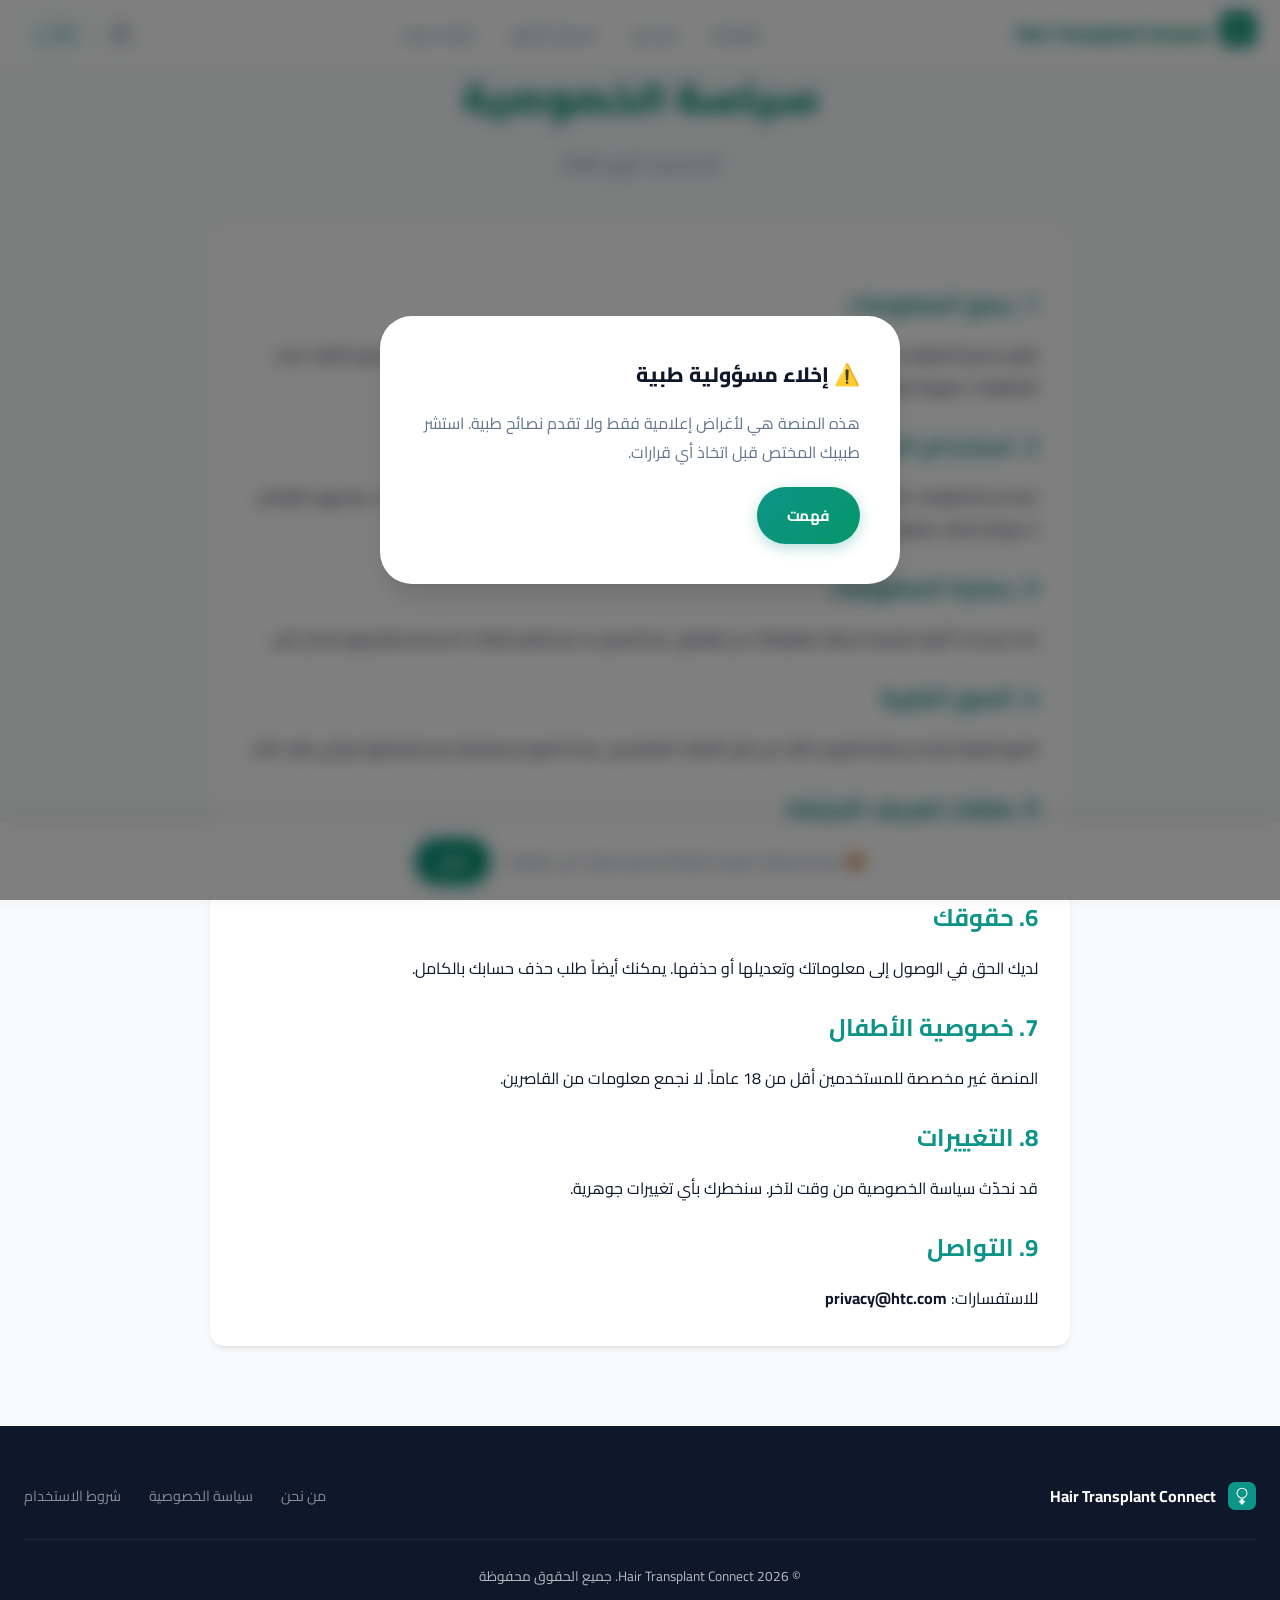
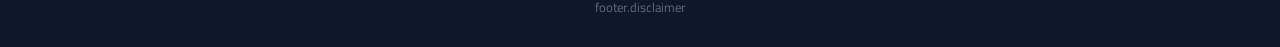
==== commit ffaa922a: "Full i18n: privacy/terms/about all dynamic with AR+EN translations, footer translatable, static page" ====
--- a/privacy.html
+++ b/privacy.html
@@ -4,80 +4,11 @@
   <meta charset="UTF-8">
   <meta name="viewport" content="width=device-width, initial-scale=1.0">
   <title>سياسة الخصوصية | Hair Transplant Connect</title>
+  <meta http-equiv="refresh" content="0;url=index.html#/privacy">
   <link rel="icon" type="image/png" href="icons/icon-96.png">
-  <link rel="preconnect" href="https://fonts.googleapis.com">
-  <link rel="stylesheet" href="https://fonts.googleapis.com/css2?family=Cairo:wght@300;400;600;700;800&display=swap">
-  <link rel="stylesheet" href="css/style.css">
 </head>
 <body>
-  <header class="header">
-    <div class="header-inner">
-      <a href="index.html" class="logo">
-        <div class="logo-icon">
-          <svg viewBox="0 0 40 40" width="36" height="36">
-            <defs><linearGradient id="lg" x1="0%" y1="0%" x2="100%" y2="100%"><stop offset="0%" style="stop-color:#0d9488"/><stop offset="100%" style="stop-color:#059669"/></linearGradient></defs>
-            <rect width="40" height="40" rx="10" fill="url(#lg)"/>
-            <circle cx="20" cy="16" r="7" fill="none" stroke="white" stroke-width="1.5"/>
-            <rect x="18" y="24" width="4" height="8" rx="1" fill="white" opacity="0.9"/>
-            <rect x="16" y="26.5" width="8" height="3" rx="1" fill="white" opacity="0.9"/>
-          </svg>
-        </div>
-        <span class="logo-text">Hair Transplant Connect</span>
-      </a>
-      <nav class="nav-links">
-        <a href="index.html">الرئيسية</a>
-        <a href="privacy-en.html">English</a>
-      </nav>
-    </div>
-  </header>
-  <div class="container" style="padding:40px 20px;max-width:800px">
-    <h1 style="color:#0d9488;margin-bottom:20px">سياسة الخصوصية</h1>
-    <p style="color:#64748b;margin-bottom:24px">آخر تحديث: أبريل 2026 | <a href="privacy-en.html">English Version</a></p>
-    <div style="background:var(--bg-card);padding:30px;border-radius:14px;box-shadow:var(--shadow-md);line-height:2;color:var(--text)">
-      <h2 style="color:#0d9488;margin:20px 0 10px">1. جمع المعلومات</h2>
-      <p>نقوم بجمع المعلومات التي تقدمها عند التسجيل، بما في ذلك الاسم، البريد الإلكتروني، رقم الهاتف، والصور الطبية. هذه المعلومات ضرورية لربط المرضى بالأطباء المعتمدين.</p>
-
-      <h2 style="color:#0d9488;margin:20px 0 10px">2. استخدام المعلومات</h2>
-      <p>نستخدم المعلومات الشخصية لتقديم خدمات المنصة، بما في ذلك إنشاء الحسابات، عرض الحالات للأطباء، وتسهيل التواصل. لا نبيع أو نشارك معلوماتك مع أطراف ثالثة دون موافقتك.</p>
-
-      <h2 style="color:#0d9488;margin:20px 0 10px">3. حماية المعلومات</h2>
-      <p>نتخذ إجراءات أمنية مناسبة لحماية معلوماتك من الوصول غير المصرح به. يتم تشفير البيانات الحساسة وتخزينها بشكل آمن.</p>
-
-      <h2 style="color:#0d9488;margin:20px 0 10px">4. الصور الطبية</h2>
-      <p>الصور الطبية تُستخدم فقط لتقييم حالتك من قبل الأطباء المعتمدين. هذه الصور محمية ولا يتم مشاركتها مع أي طرف ثالث.</p>
-
-      <h2 style="color:#0d9488;margin:20px 0 10px">5. ملفات تعريف الارتباط</h2>
-      <p>نستخدم الكوكيز لتحسين تجربتك، وحفظ تفضيلاتك، وتحليل استخدام الموقع.</p>
-
-      <h2 style="color:#0d9488;margin:20px 0 10px">6. حقوقك</h2>
-      <p>لديك الحق في الوصول إلى معلوماتك وتعديلها أو حذفها. يمكنك أيضاً طلب حذف حسابك بالكامل.</p>
-
-      <h2 style="color:#0d9488;margin:20px 0 10px">7. خصوصية الأطفال</h2>
-      <p>المنصة غير مخصصة للمستخدمين أقل من 18 عاماً. لا نجمع معلومات من القاصرين.</p>
-
-      <h2 style="color:#0d9488;margin:20px 0 10px">8. التغييرات</h2>
-      <p>قد نحدّث سياسة الخصوصية من وقت لآخر. سنخطرك بأي تغييرات جوهرية.</p>
-
-      <h2 style="color:#0d9488;margin:20px 0 10px">9. التواصل</h2>
-      <p>للاستفسارات: <strong>privacy@htc.com</strong></p>
-    </div>
-  </div>
-  <footer class="footer">
-    <div class="footer-top">
-      <div class="footer-brand">
-        <svg viewBox="0 0 40 40" width="28" height="28"><rect width="40" height="40" rx="10" fill="#0d9488"/><circle cx="20" cy="16" r="7" fill="none" stroke="white" stroke-width="1.5"/><rect x="18" y="24" width="4" height="8" rx="1" fill="white" opacity="0.9"/><rect x="16" y="26.5" width="8" height="3" rx="1" fill="white" opacity="0.9"/></svg>
-        <span>Hair Transplant Connect</span>
-      </div>
-      <div class="footer-links">
-        <a href="index.html">الرئيسية</a>
-        <a href="privacy-en.html">English</a>
-        <a href="terms.html">شروط الاستخدام</a>
-      </div>
-    </div>
-    <div class="footer-bottom">
-      <p>© 2026 Hair Transplant Connect. جميع الحقوق محفوظة</p>
-      <p class="medical-disclaimer">هذه المنصة لأغراض إعلامية فقط ولا تقدم نصائح طبية</p>
-    </div>
-  </footer>
+  <script>location.replace('index.html#/privacy');</script>
+  <p>جاري التحويل... <a href="index.html#/privacy">اضغط هنا</a></p>
 </body>
 </html>
